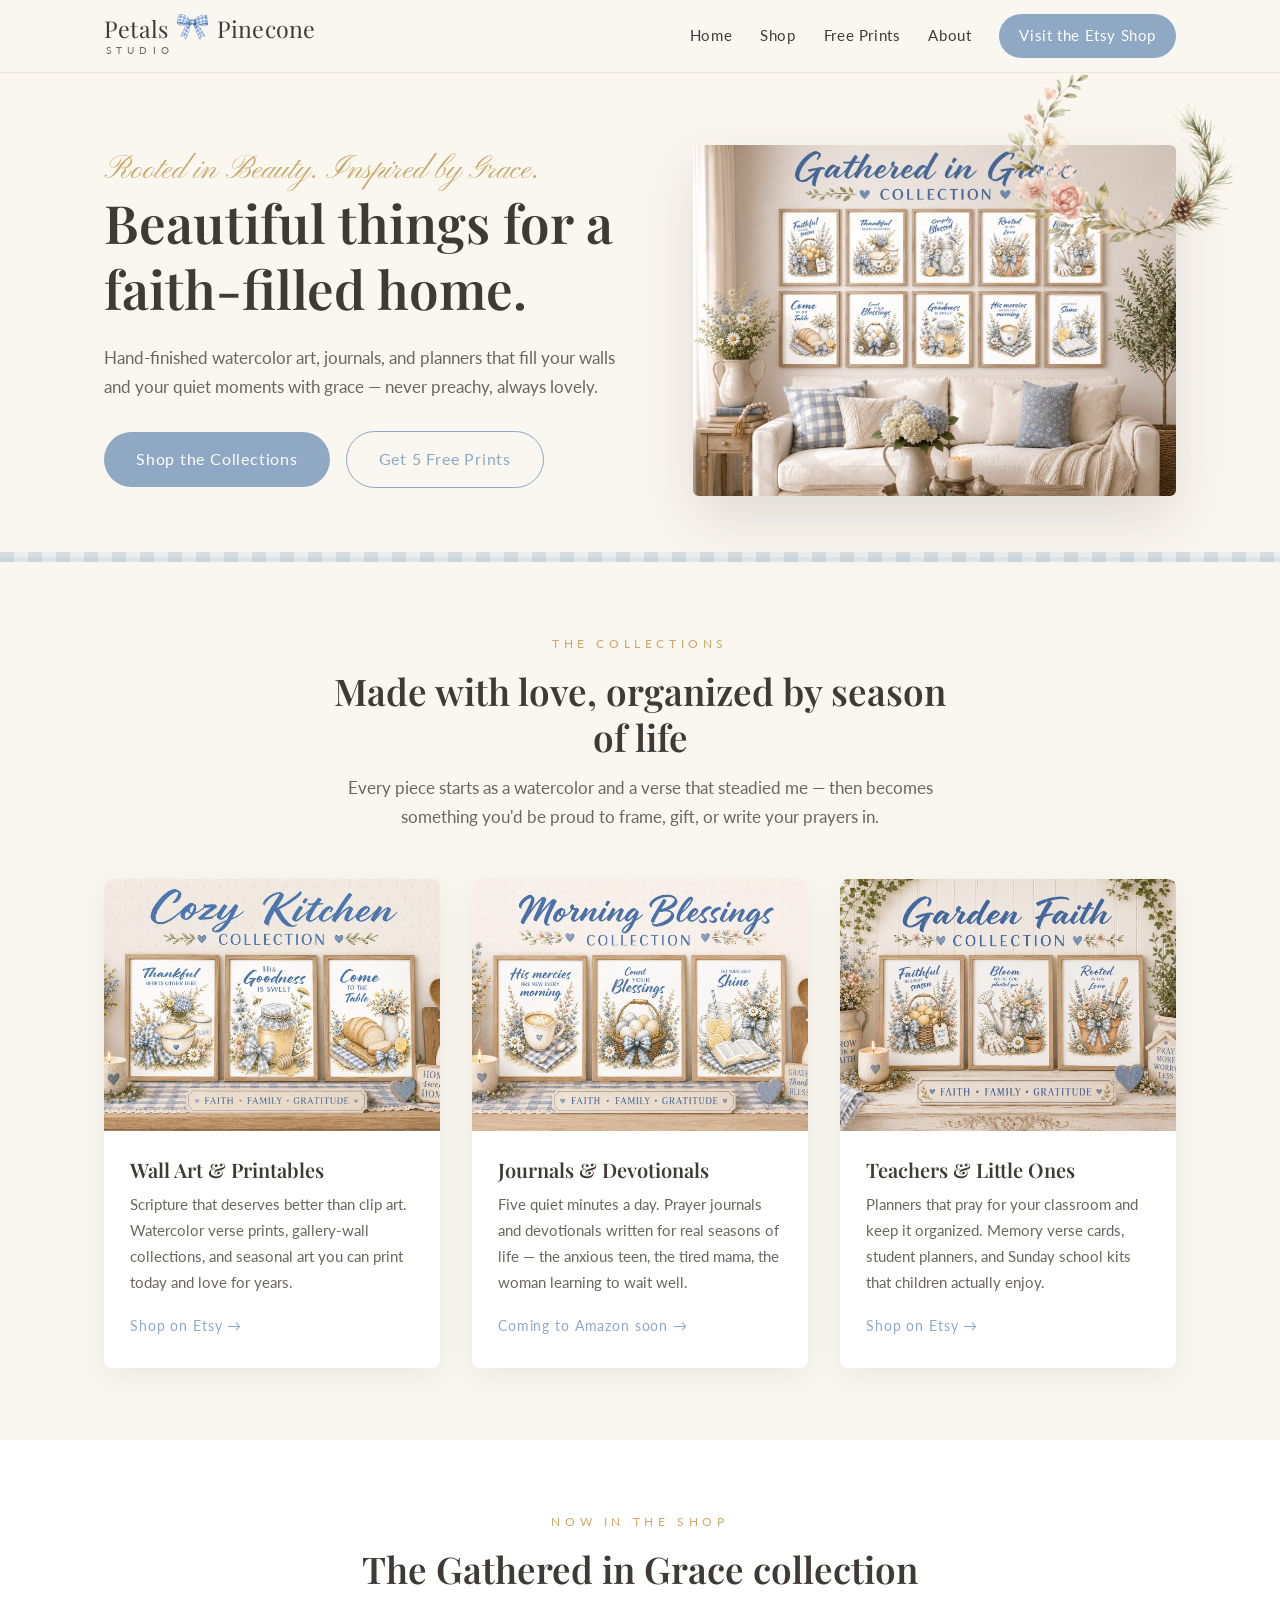
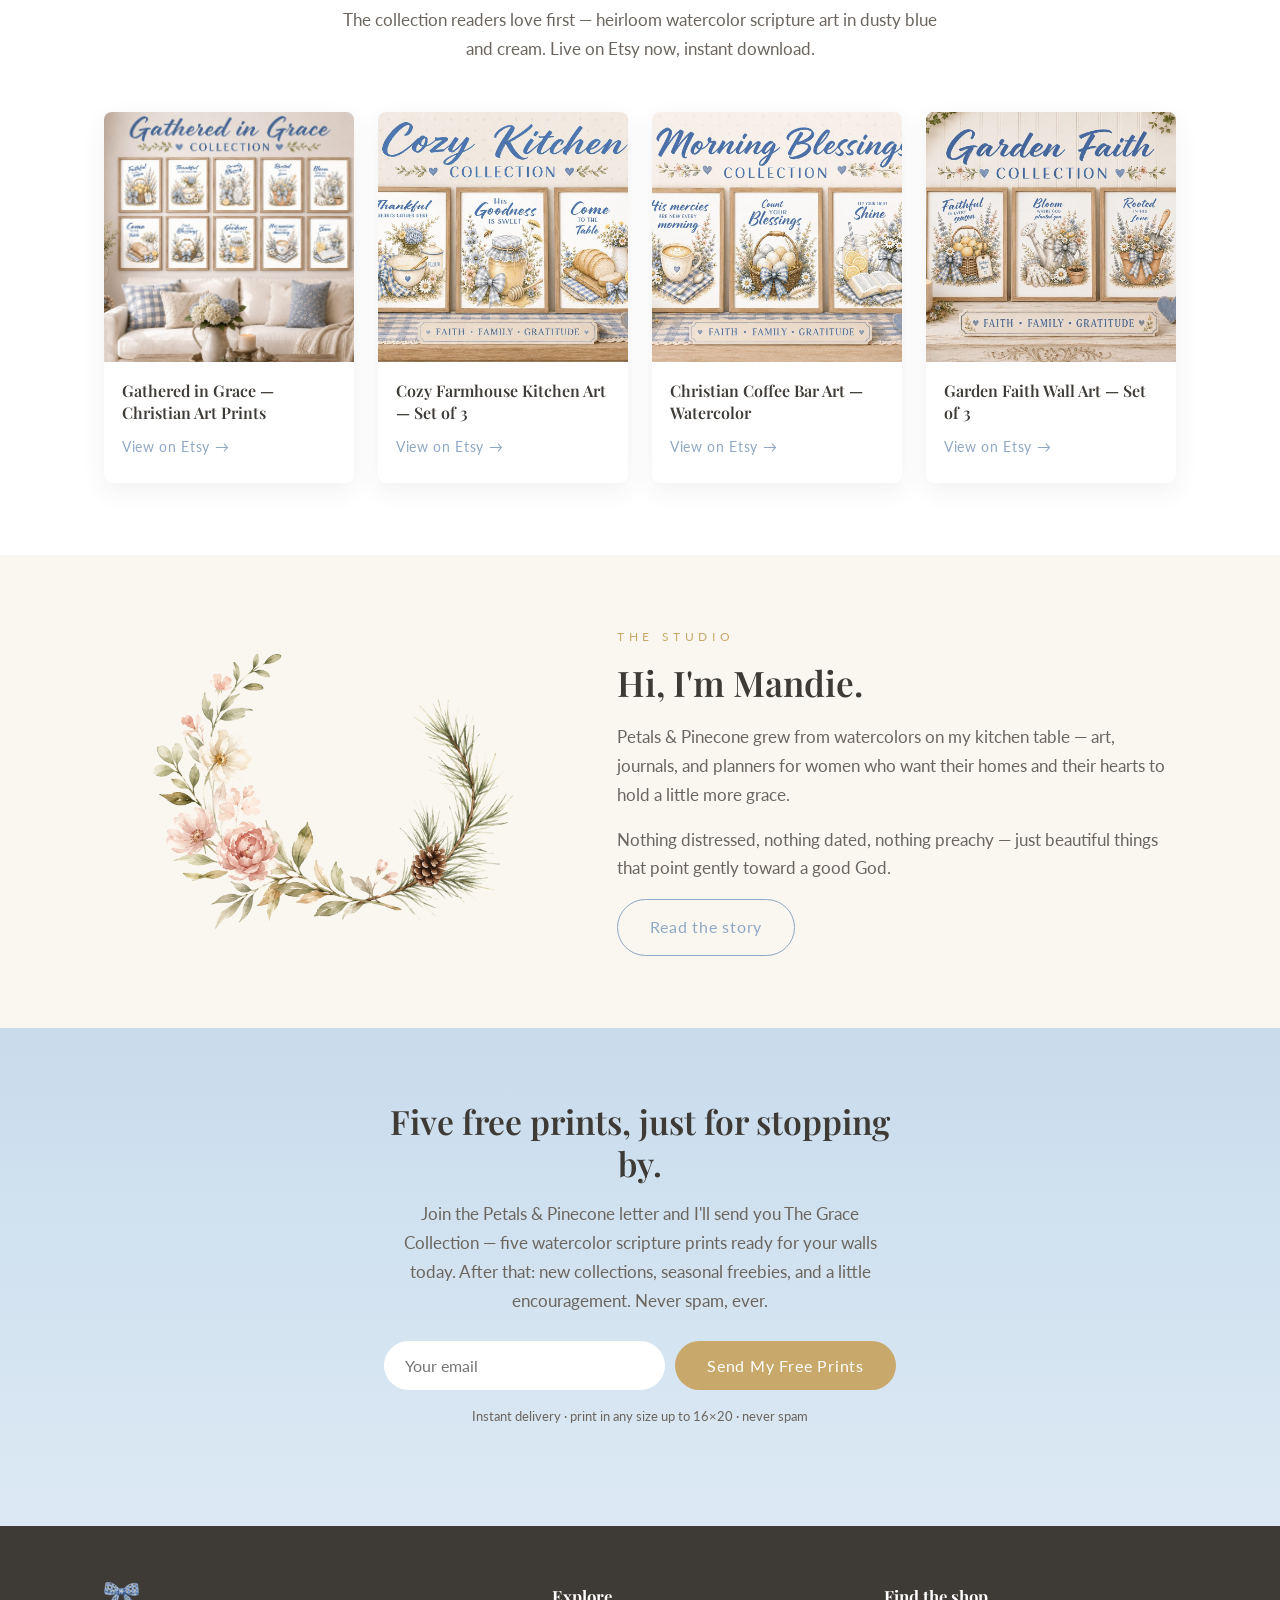
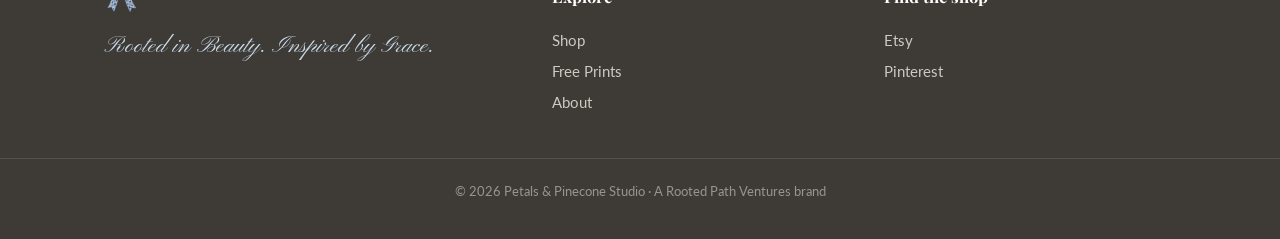
==== index.html @ 2fb5f5f3 "Petals & Pinecone Studio website v1" ====
<!DOCTYPE html>
<html lang="en">
<head>
<meta charset="UTF-8">
<meta name="viewport" content="width=device-width, initial-scale=1">
<title>Petals &amp; Pinecone Studio | Christian Watercolor Art &amp; Journals</title>
<meta name="description" content="Hand-finished watercolor scripture art, prayer journals &amp; planners for a faith-filled home. Warm, modern, never preachy. Free prints when you visit.">
<link rel="canonical" href="https://petalsandpineconestudio.com/">
<meta property="og:title" content="Petals &amp; Pinecone Studio | Christian Watercolor Art &amp; Journals">
<meta property="og:description" content="Hand-finished watercolor scripture art, journals &amp; planners for a faith-filled home. Free prints when you visit.">
<meta property="og:image" content="https://petalsandpineconestudio.com/assets/img/gathered-in-grace.jpg">
<meta property="og:url" content="https://petalsandpineconestudio.com/">
<meta property="og:type" content="website">
<link rel="icon" type="image/png" sizes="32x32" href="assets/img/favicon-32.png">
<link rel="apple-touch-icon" href="assets/img/apple-touch-icon.png">
<link rel="preconnect" href="https://fonts.googleapis.com">
<link rel="preconnect" href="https://fonts.gstatic.com" crossorigin>
<link href="https://fonts.googleapis.com/css2?family=Playfair+Display:wght@500;600;700&family=Lato:wght@300;400;700&family=Pinyon+Script&display=swap" rel="stylesheet">
<link rel="stylesheet" href="styles.css">
</head>
<body>

<header>
  <div class="nav">
    <a class="wordmark" href="index.html" aria-label="Petals and Pinecone Studio home">
      <span class="wm-line">Petals <img class="wm-bow" src="assets/img/bow.png" alt=""> Pinecone</span>
      <span class="wm-studio">Studio</span>
    </a>
    <button id="menu-btn" aria-label="Menu">☰</button>
    <nav class="links" id="nav-links">
      <a href="index.html">Home</a>
      <a href="shop.html">Shop</a>
      <a href="free-prints.html">Free Prints</a>
      <a href="about.html">About</a>
      <a class="nav-cta" href="https://www.etsy.com/shop/PetalsandPinecone" target="_blank" rel="noopener">Visit the Etsy Shop</a>
    </nav>
  </div>
</header>

<section class="hero">
  <div class="wrap hero-grid">
    <div>
      <span class="script-accent">Rooted in Beauty. Inspired by Grace.</span>
      <h1>Beautiful things for a faith&#8209;filled home.</h1>
      <p class="sub">Hand-finished watercolor art, journals, and planners that fill your walls and your quiet moments with grace — never preachy, always lovely.</p>
      <a class="btn btn-primary" href="shop.html">Shop the Collections</a>
      <a class="btn btn-outline" href="free-prints.html">Get 5 Free Prints</a>
    </div>
    <div class="hero-art">
      <img class="wreath-deco" src="assets/img/wreath.png" alt="">
      <img class="main" src="assets/img/gathered-in-grace.jpg" alt="Gathered in Grace watercolor scripture print collection styled on a wall">
    </div>
  </div>
</section>

<div class="gingham" role="presentation"></div>

<section>
  <div class="wrap">
    <div class="section-head">
      <span class="eyebrow">The Collections</span>
      <h2>Made with love, organized by season of life</h2>
      <p>Every piece starts as a watercolor and a verse that steadied me — then becomes something you'd be proud to frame, gift, or write your prayers in.</p>
    </div>
    <div class="trio">
      <div class="card">
        <img src="assets/img/cozy-kitchen.jpg" alt="Cozy farmhouse kitchen wall art set" loading="lazy">
        <div class="pad">
          <h3>Wall Art &amp; Printables</h3>
          <p>Scripture that deserves better than clip art. Watercolor verse prints, gallery-wall collections, and seasonal art you can print today and love for years.</p>
          <a class="go" href="https://www.etsy.com/shop/PetalsandPinecone" target="_blank" rel="noopener">Shop on Etsy →</a>
        </div>
      </div>
      <div class="card">
        <img src="assets/img/morning-blessings.jpg" alt="Morning blessings coffee bar art set" loading="lazy">
        <div class="pad">
          <h3>Journals &amp; Devotionals</h3>
          <p>Five quiet minutes a day. Prayer journals and devotionals written for real seasons of life — the anxious teen, the tired mama, the woman learning to wait well.</p>
          <a class="go" href="shop.html">Coming to Amazon soon →</a>
        </div>
      </div>
      <div class="card">
        <img src="assets/img/garden-faith.jpg" alt="Christian garden wall art set" loading="lazy">
        <div class="pad">
          <h3>Teachers &amp; Little Ones</h3>
          <p>Planners that pray for your classroom and keep it organized. Memory verse cards, student planners, and Sunday school kits that children actually enjoy.</p>
          <a class="go" href="https://www.etsy.com/shop/PetalsandPinecone" target="_blank" rel="noopener">Shop on Etsy →</a>
        </div>
      </div>
    </div>
  </div>
</section>

<section class="about-band">
  <div class="wrap">
    <div class="section-head">
      <span class="eyebrow">Now in the Shop</span>
      <h2>The Gathered in Grace collection</h2>
      <p>The collection readers love first — heirloom watercolor scripture art in dusty blue and cream. Live on Etsy now, instant download.</p>
    </div>
    <div class="listing-grid">
      <div class="listing">
        <img src="assets/img/gathered-in-grace.jpg" alt="Gathered in Grace Christian art prints, set of 10" loading="lazy">
        <div class="pad">
          <h3>Gathered in Grace — Christian Art Prints</h3>
          <a class="buy" href="https://www.etsy.com/listing/4535358297/gathered-in-grace-christian-art-prints" target="_blank" rel="noopener">View on Etsy →</a>
        </div>
      </div>
      <div class="listing">
        <img src="assets/img/cozy-kitchen.jpg" alt="Cozy farmhouse kitchen wall art, set of 3" loading="lazy">
        <div class="pad">
          <h3>Cozy Farmhouse Kitchen Art — Set of 3</h3>
          <a class="buy" href="https://www.etsy.com/listing/4535375248/cozy-farmhouse-kitchen-wall-art-set-of-3" target="_blank" rel="noopener">View on Etsy →</a>
        </div>
      </div>
      <div class="listing">
        <img src="assets/img/morning-blessings.jpg" alt="Christian coffee bar wall art, watercolor" loading="lazy">
        <div class="pad">
          <h3>Christian Coffee Bar Art — Watercolor</h3>
          <a class="buy" href="https://www.etsy.com/listing/4535369967/christian-coffee-bar-wall-art-watercolor" target="_blank" rel="noopener">View on Etsy →</a>
        </div>
      </div>
      <div class="listing">
        <img src="assets/img/garden-faith.jpg" alt="Christian garden wall art, set of 3" loading="lazy">
        <div class="pad">
          <h3>Garden Faith Wall Art — Set of 3</h3>
          <a class="buy" href="https://www.etsy.com/listing/4535371859/christian-garden-wall-art-set-of-3" target="_blank" rel="noopener">View on Etsy →</a>
        </div>
      </div>
    </div>
  </div>
</section>

<section>
  <div class="wrap about-grid">
    <div class="wreath-side">
      <img src="assets/img/wreath.png" alt="Watercolor wreath of petals and pine — the Petals &amp; Pinecone emblem">
    </div>
    <div>
      <span class="eyebrow">The Studio</span>
      <h2>Hi, I'm Mandie.</h2>
      <p>Petals &amp; Pinecone grew from watercolors on my kitchen table — art, journals, and planners for women who want their homes and their hearts to hold a little more grace.</p>
      <p>Nothing distressed, nothing dated, nothing preachy — just beautiful things that point gently toward a good God.</p>
      <a class="btn btn-outline" style="margin-left:0" href="about.html">Read the story</a>
    </div>
  </div>
</section>

<section class="email-band">
  <div class="wrap inner">
    <h2>Five free prints, just for stopping by.</h2>
    <p>Join the Petals &amp; Pinecone letter and I'll send you The Grace Collection — five watercolor scripture prints ready for your walls today. After that: new collections, seasonal freebies, and a little encouragement. Never spam, ever.</p>
    <form class="email-form" action="https://formsubmit.co/petalsandpineconestudio@outlook.com" method="POST">
      <input type="hidden" name="_subject" value="New Grace Collection signup (petalsandpineconestudio.com)">
      <input type="hidden" name="_next" value="https://petalsandpineconestudio.com/thank-you.html">
      <input type="hidden" name="_captcha" value="false">
      <input type="text" name="_honey" style="display:none">
      <input type="email" name="email" placeholder="Your email" required aria-label="Your email">
      <button class="btn btn-gold" type="submit">Send My Free Prints</button>
    </form>
    <p class="fine">Instant delivery · print in any size up to 16×20 · never spam</p>
  </div>
</section>

<footer>
  <div class="wrap foot-grid">
    <div>
      <img class="foot-bow" src="assets/img/bow.png" alt="">
      <p class="foot-tag">Rooted in Beauty. Inspired by Grace.</p>
    </div>
    <div>
      <h4>Explore</h4>
      <a href="shop.html">Shop</a>
      <a href="free-prints.html">Free Prints</a>
      <a href="about.html">About</a>
    </div>
    <div>
      <h4>Find the shop</h4>
      <a href="https://www.etsy.com/shop/PetalsandPinecone" target="_blank" rel="noopener">Etsy</a>
      <a href="https://pinterest.com/petalsandpineconestudio" target="_blank" rel="noopener">Pinterest</a>
    </div>
  </div>
  <div class="copyright">© 2026 Petals &amp; Pinecone Studio · A Rooted Path Ventures brand</div>
</footer>

<script src="main.js"></script>
</body>
</html>
---- styles.css ----
/* Petals & Pinecone Studio — brand system per PPS_Brand_System_Evaluation_and_Rebuild.md */
:root{
  --dusty-blue:#8FA8C4;
  --powder-blue:#C9DCEC;
  --blush-rose:#E8B4BE;
  --petal-blush:#F4D8DD;
  --warm-cream:#FAF6F0;
  --soft-sage:#A8B5A0;
  --antique-gold:#C9A96B;
  --ink:#3E3A36;
  --ink-soft:#6B655E;
  --serif:'Playfair Display',Georgia,serif;
  --script:'Pinyon Script',cursive;
  --sans:'Lato',-apple-system,'Helvetica Neue',Arial,sans-serif;
}
*{margin:0;padding:0;box-sizing:border-box}
html{scroll-behavior:smooth}
body{font-family:var(--sans);color:var(--ink);background:var(--warm-cream);line-height:1.7;font-size:17px}
img{max-width:100%;display:block}
a{color:var(--dusty-blue);text-decoration:none}
a:hover{color:var(--ink)}
h1,h2,h3{font-family:var(--serif);font-weight:600;line-height:1.25;color:var(--ink)}
.script-accent{font-family:var(--script);font-size:1.9em;color:var(--antique-gold);font-weight:400;display:block;line-height:1.1}
.wrap{max-width:1120px;margin:0 auto;padding:0 24px}

/* header */
header{background:var(--warm-cream);border-bottom:1px solid #efe8dd;position:sticky;top:0;z-index:50}
.nav{display:flex;align-items:center;justify-content:space-between;padding:14px 24px;max-width:1120px;margin:0 auto}
.wordmark{display:flex;flex-direction:column;align-items:flex-start;line-height:1}
.wordmark .wm-line{display:flex;align-items:center;gap:9px;font-family:var(--serif);font-size:1.45rem;color:var(--ink);letter-spacing:.01em}
.wordmark .wm-bow{height:26px;width:auto;transform:translateY(-1px)}
.wordmark .wm-studio{font-family:var(--sans);font-size:.62rem;letter-spacing:.52em;color:var(--ink-soft);margin-top:5px;text-transform:uppercase;padding-left:2px}
nav.links{display:flex;gap:28px;align-items:center}
nav.links a{color:var(--ink);font-size:.95rem;letter-spacing:.04em}
nav.links a:hover{color:var(--dusty-blue)}
nav.links a.nav-cta{background:var(--dusty-blue);color:#fff;padding:9px 20px;border-radius:100px;transition:background .25s}
nav.links a.nav-cta:hover{background:#7691af}
#menu-btn{display:none;background:none;border:none;font-size:1.6rem;color:var(--ink);cursor:pointer}

/* hero */
.hero{padding:72px 0 56px}
.hero-grid{display:grid;grid-template-columns:1.05fr .95fr;gap:56px;align-items:center}
.hero h1{font-size:clamp(2.1rem,4.4vw,3.3rem)}
.hero p.sub{margin:22px 0 30px;color:var(--ink-soft);font-size:1.08rem;max-width:34em}
.hero-art{position:relative}
.hero-art img.main{border-radius:6px;box-shadow:0 24px 60px rgba(62,58,54,.14)}
.hero-art img.wreath-deco{position:absolute;width:230px;right:-60px;top:-70px;opacity:.9;pointer-events:none}
.btn{display:inline-block;font-family:var(--sans);letter-spacing:.05em;border-radius:100px;padding:14px 32px;font-size:.98rem;transition:all .25s;cursor:pointer;border:none}
.btn-primary{background:var(--dusty-blue);color:#fff}
.btn-primary:hover{background:#7691af;color:#fff;transform:translateY(-1px)}
.btn-outline{border:1.5px solid var(--dusty-blue);color:var(--dusty-blue);background:transparent;margin-left:12px}
.btn-outline:hover{background:var(--powder-blue);color:var(--ink)}
.btn-gold{background:var(--antique-gold);color:#fff}
.btn-gold:hover{background:#b8975a;color:#fff}

/* gingham divider */
.gingham{height:10px;background:
  repeating-linear-gradient(90deg,rgba(143,168,196,.55) 0 14px,rgba(201,220,236,.5) 14px 28px),
  repeating-linear-gradient(0deg,rgba(143,168,196,.35) 0 5px,transparent 5px 10px);
  opacity:.6}

/* sections */
section{padding:72px 0}
.section-head{text-align:center;max-width:620px;margin:0 auto 48px}
.section-head h2{font-size:clamp(1.7rem,3vw,2.3rem)}
.section-head p{color:var(--ink-soft);margin-top:14px}
.eyebrow{font-size:.72rem;letter-spacing:.4em;text-transform:uppercase;color:var(--antique-gold);display:block;margin-bottom:14px}

/* collections trio */
.trio{display:grid;grid-template-columns:repeat(3,1fr);gap:32px}
.card{background:#fff;border-radius:8px;overflow:hidden;box-shadow:0 10px 30px rgba(62,58,54,.07);transition:transform .3s,box-shadow .3s;display:flex;flex-direction:column}
.card:hover{transform:translateY(-5px);box-shadow:0 18px 44px rgba(62,58,54,.12)}
.card img{aspect-ratio:4/3;object-fit:cover}
.card .pad{padding:26px 26px 30px;display:flex;flex-direction:column;flex:1}
.card h3{font-size:1.25rem;margin-bottom:10px}
.card p{color:var(--ink-soft);font-size:.95rem;flex:1}
.card .go{margin-top:18px;font-size:.9rem;letter-spacing:.06em;color:var(--dusty-blue)}
.card .go:hover{color:var(--ink)}

/* listing gallery */
.listing-grid{display:grid;grid-template-columns:repeat(4,1fr);gap:24px}
.listing{background:#fff;border-radius:8px;overflow:hidden;box-shadow:0 8px 24px rgba(62,58,54,.07);transition:transform .3s}
.listing:hover{transform:translateY(-4px)}
.listing img{aspect-ratio:1/1;object-fit:cover}
.listing .pad{padding:18px 18px 22px}
.listing h3{font-size:1rem;line-height:1.4}
.listing .price-row{margin-top:10px;font-size:.85rem;color:var(--ink-soft)}
.listing a.buy{display:inline-block;margin-top:12px;font-size:.85rem;letter-spacing:.05em;color:var(--dusty-blue)}

/* about teaser + page */
.about-band{background:#fff}
.about-grid{display:grid;grid-template-columns:.9fr 1.1fr;gap:56px;align-items:center}
.about-grid .wreath-side{max-width:360px;margin:0 auto}
.about-grid h2{font-size:clamp(1.7rem,3vw,2.2rem);margin-bottom:18px}
.about-grid p{color:var(--ink-soft);margin-bottom:16px}
.signature{font-family:var(--script);font-size:2rem;color:var(--dusty-blue);margin-top:8px}

/* email band */
.email-band{background:linear-gradient(180deg,var(--powder-blue) 0%,#dcE9F4 100%);text-align:center}
.email-band .inner{max-width:560px;margin:0 auto}
.email-band h2{font-size:clamp(1.6rem,2.8vw,2.1rem)}
.email-band p{color:var(--ink-soft);margin:16px 0 26px}
.email-form{display:flex;gap:10px;justify-content:center;flex-wrap:wrap}
.email-form input[type=email]{flex:1;min-width:240px;padding:14px 20px;border-radius:100px;border:1.5px solid #fff;background:#fff;font-family:var(--sans);font-size:1rem;color:var(--ink);outline:none}
.email-form input[type=email]:focus{border-color:var(--dusty-blue)}
.fine{font-size:.8rem;color:var(--ink-soft);margin-top:14px}

/* shop page */
.market{display:grid;grid-template-columns:1fr 1fr;gap:32px;margin-top:8px}
.market .card .pad{align-items:flex-start}
.badge{display:inline-block;background:var(--petal-blush);color:var(--ink);font-size:.72rem;letter-spacing:.2em;text-transform:uppercase;padding:5px 14px;border-radius:100px;margin-bottom:14px}
.badge.blue{background:var(--powder-blue)}
ul.plain{list-style:none;color:var(--ink-soft);font-size:.95rem}
ul.plain li{padding:5px 0 5px 26px;position:relative}
ul.plain li:before{content:"";position:absolute;left:0;top:12px;width:12px;height:12px;background:url('assets/img/bow.png') center/contain no-repeat}

/* free prints page */
.free-hero{display:grid;grid-template-columns:1.05fr .95fr;gap:56px;align-items:center}
.free-hero .form-card{background:#fff;border-radius:10px;padding:40px;box-shadow:0 16px 44px rgba(62,58,54,.1)}
.free-hero .form-card h2{font-size:1.5rem;margin-bottom:8px}
.free-hero .form-card p{color:var(--ink-soft);font-size:.95rem;margin-bottom:20px}
.free-hero form input[type=email]{width:100%;padding:14px 20px;border-radius:100px;border:1.5px solid #e4dccf;font-size:1rem;font-family:var(--sans);margin-bottom:14px;outline:none}
.free-hero form input[type=email]:focus{border-color:var(--dusty-blue)}
.free-hero form .btn{width:100%}
.print-strip{display:grid;grid-template-columns:repeat(5,1fr);gap:14px;margin-top:48px}
.print-strip img{border-radius:6px;box-shadow:0 8px 20px rgba(62,58,54,.09)}

/* footer */
footer{background:var(--ink);color:#cfc9c1;padding:56px 0 36px;font-size:.92rem}
.foot-grid{display:grid;grid-template-columns:1.4fr 1fr 1fr;gap:40px;align-items:start}
footer h4{font-family:var(--serif);color:#fff;font-size:1.05rem;margin-bottom:14px}
footer a{color:#cfc9c1;display:block;padding:3px 0}
footer a:hover{color:#fff}
.foot-bow{height:30px;width:auto;margin-bottom:14px;opacity:.9}
.foot-tag{font-family:var(--script);font-size:1.5rem;color:var(--powder-blue)}
.copyright{border-top:1px solid #55504a;margin-top:40px;padding-top:22px;text-align:center;font-size:.8rem;color:#9a948c}

/* thank you */
.thanks{min-height:55vh;display:flex;align-items:center;text-align:center}
.thanks .inner{max-width:560px;margin:0 auto}

@media(max-width:900px){
  .hero-grid,.about-grid,.free-hero{grid-template-columns:1fr;gap:36px}
  .hero-art img.wreath-deco{display:none}
  .trio,.market{grid-template-columns:1fr}
  .listing-grid{grid-template-columns:repeat(2,1fr)}
  .print-strip{grid-template-columns:repeat(3,1fr)}
  .foot-grid{grid-template-columns:1fr}
  nav.links{display:none;position:absolute;top:100%;left:0;right:0;background:var(--warm-cream);flex-direction:column;padding:20px;border-bottom:1px solid #efe8dd;gap:16px}
  nav.links.open{display:flex}
  #menu-btn{display:block}
}
@media(prefers-reduced-motion:reduce){
  *{transition:none!important;animation:none!important}
  html{scroll-behavior:auto}
}
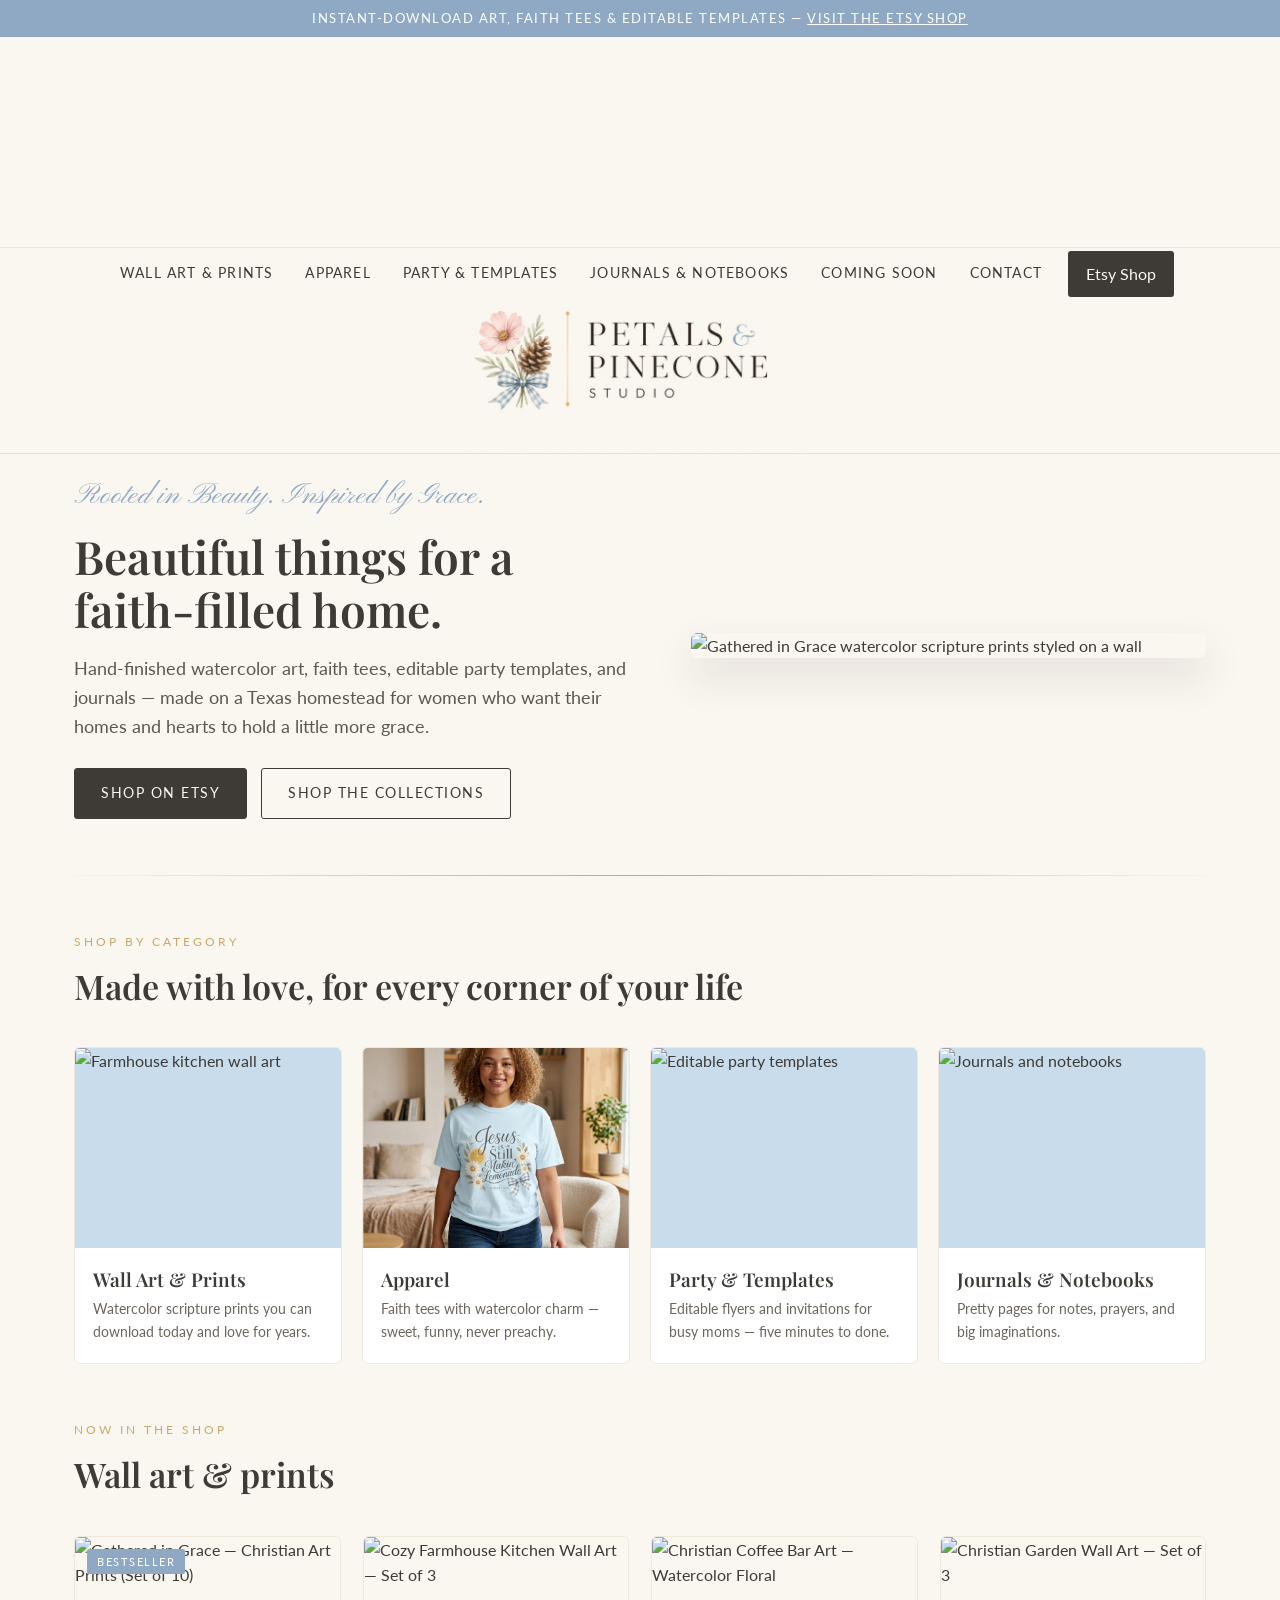
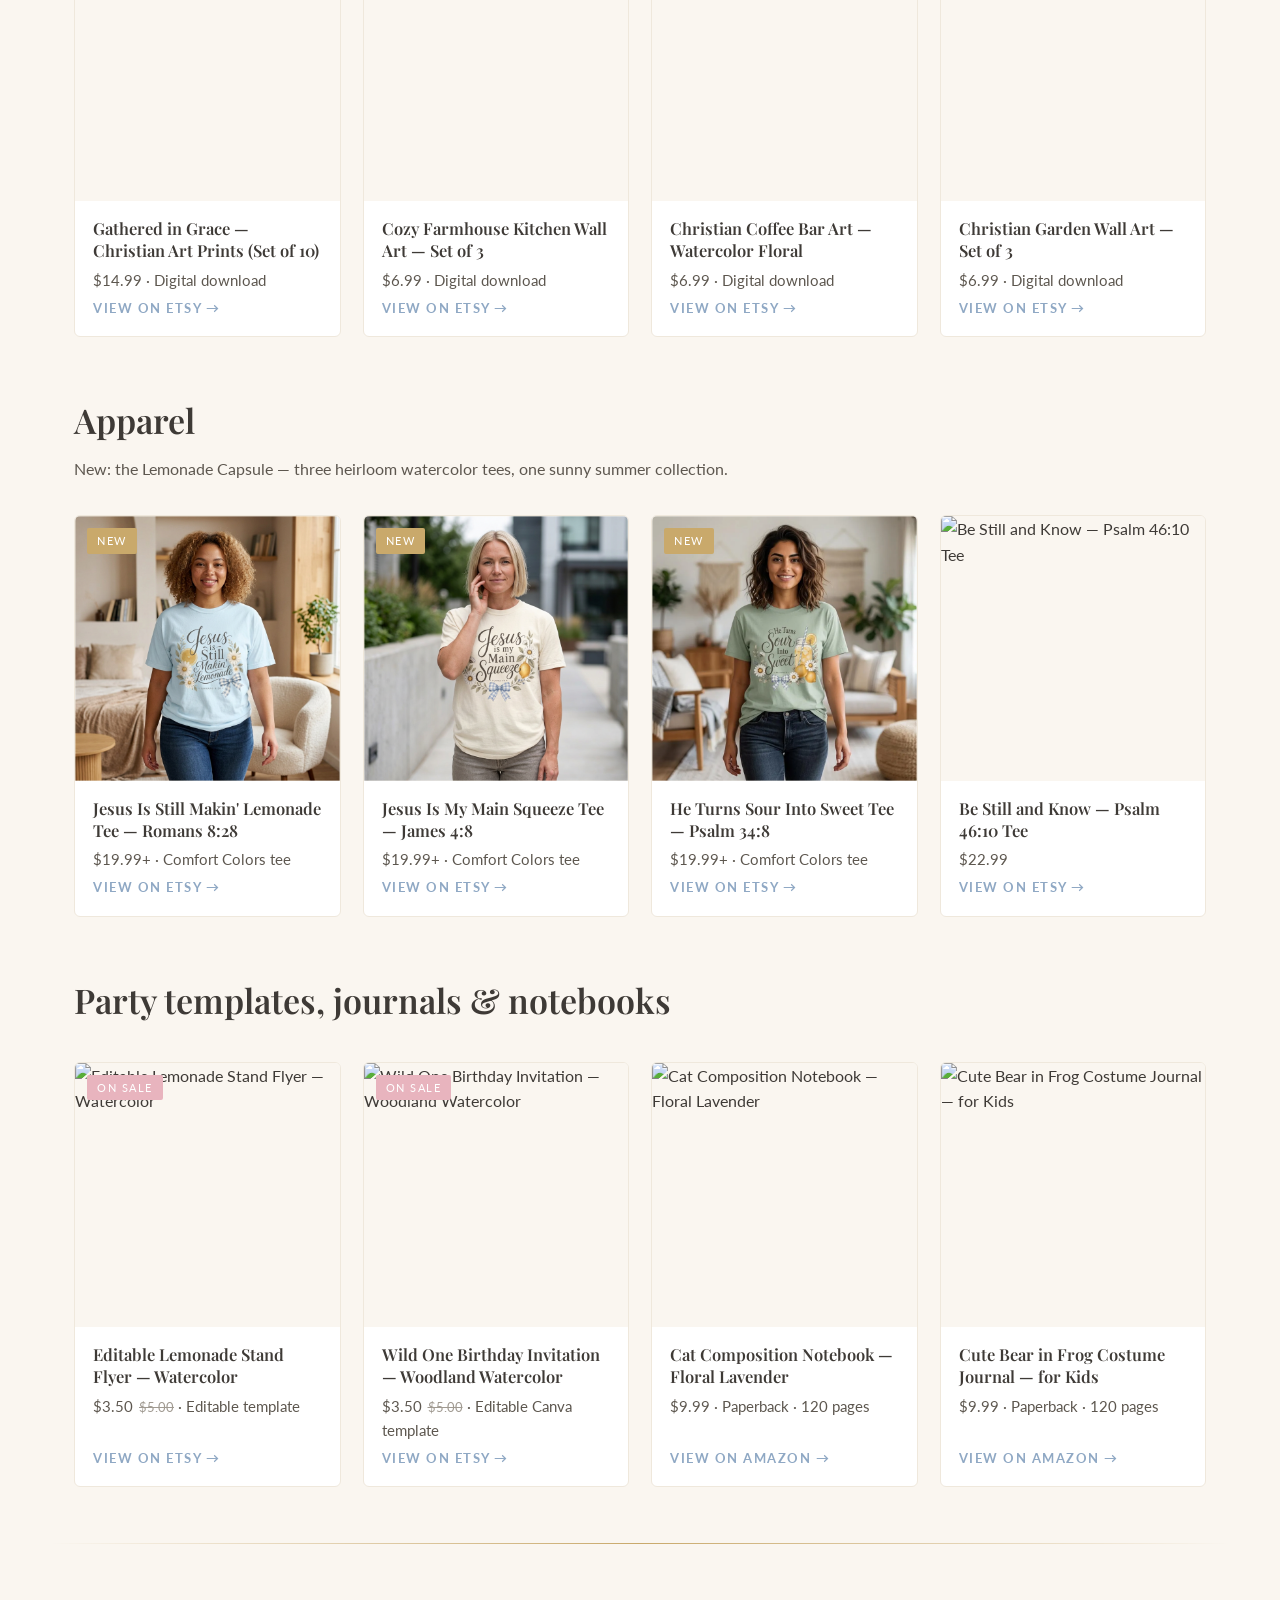
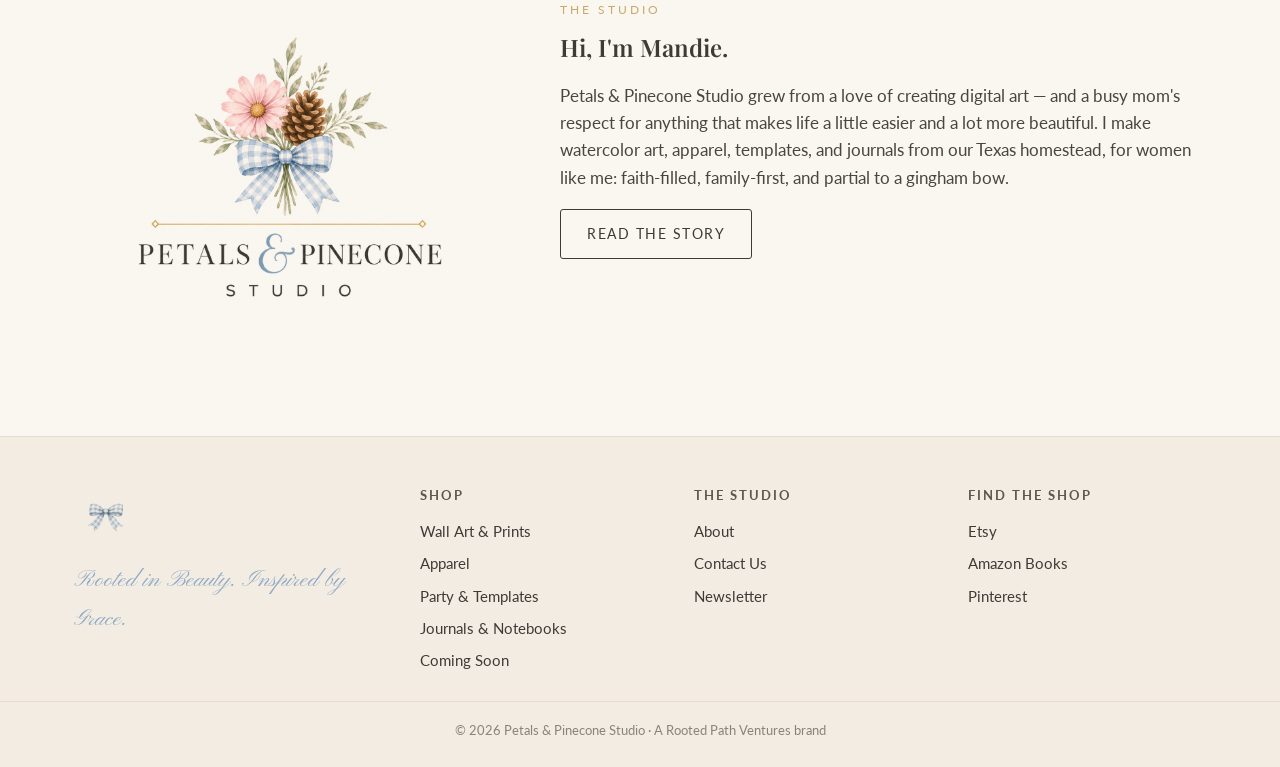
==== commit aa7a448d: "Deploy site redesign" ====
--- a/index.html
+++ b/index.html
@@ -1,188 +1,291 @@
 <!DOCTYPE html>
 <html lang="en">
 <head>
-<meta charset="UTF-8">
+<meta charset="utf-8">
 <meta name="viewport" content="width=device-width, initial-scale=1">
-<title>Petals &amp; Pinecone Studio | Christian Watercolor Art &amp; Journals</title>
-<meta name="description" content="Hand-finished watercolor scripture art, prayer journals &amp; planners for a faith-filled home. Warm, modern, never preachy. Free prints when you visit.">
-<link rel="canonical" href="https://petalsandpineconestudio.com/">
-<meta property="og:title" content="Petals &amp; Pinecone Studio | Christian Watercolor Art &amp; Journals">
-<meta property="og:description" content="Hand-finished watercolor scripture art, journals &amp; planners for a faith-filled home. Free prints when you visit.">
-<meta property="og:image" content="https://petalsandpineconestudio.com/assets/img/gathered-in-grace.jpg">
-<meta property="og:url" content="https://petalsandpineconestudio.com/">
-<meta property="og:type" content="website">
+<title>Petals & Pinecone Studio | Christian Watercolor Art, Faith Tees & Journals</title>
+<meta name="description" content="Watercolor scripture art, faith-inspired apparel, editable party templates, and journals for a faith-filled home. Rooted in Beauty. Inspired by Grace.">
 <link rel="icon" type="image/png" sizes="32x32" href="assets/img/favicon-32.png">
-<link rel="apple-touch-icon" href="assets/img/apple-touch-icon.png">
+<link rel="icon" type="image/png" sizes="16x16" href="assets/img/favicon-16.png">
+<link rel="apple-touch-icon" sizes="180x180" href="assets/img/apple-touch-icon.png">
+<link rel="icon" href="assets/img/favicon.ico" sizes="any">
+<meta name="theme-color" content="#FAF6F0">
 <link rel="preconnect" href="https://fonts.googleapis.com">
 <link rel="preconnect" href="https://fonts.gstatic.com" crossorigin>
-<link href="https://fonts.googleapis.com/css2?family=Playfair+Display:wght@500;600;700&family=Lato:wght@300;400;700&family=Pinyon+Script&display=swap" rel="stylesheet">
-<link rel="stylesheet" href="styles.css">
+<link href="https://fonts.googleapis.com/css2?family=Playfair+Display:wght@500;600;700&family=Lato:wght@400;700&family=Pinyon+Script&display=swap" rel="stylesheet">
+<link rel="stylesheet" href="assets/css/style.css">
 </head>
 <body>
-
+<div class="announce">Instant-download art, faith tees &amp; editable templates — <a href="https://www.etsy.com/shop/PetalsandPinecone" target="_blank" rel="noopener">visit the Etsy shop</a></div>
 <header>
-  <div class="nav">
-    <a class="wordmark" href="index.html" aria-label="Petals and Pinecone Studio home">
-      <span class="wm-line">Petals <img class="wm-bow" src="assets/img/bow.png" alt=""> Pinecone</span>
-      <span class="wm-studio">Studio</span>
+  <a class="banner-strip" href="index.html" aria-label="Petals &amp; Pinecone Studio — home"></a>
+  <div class="nav-row">
+    <button class="nav-toggle" aria-label="Menu" onclick="document.querySelector('.main-nav').classList.toggle('show')">☰ Menu</button>
+    <nav class="main-nav">
+      <div class="nav-item"><a href="wall-art.html">Wall Art &amp; Prints</a>
+        <div class="dropdown">
+          <a href="wall-art.html">All Wall Art</a>
+          <a href="wall-art.html#gathered">Gathered in Grace</a>
+          <a href="wall-art.html#kitchen">Kitchen &amp; Coffee Bar</a>
+          <a href="wall-art.html#garden">Garden</a>
+          <a class="soon" href="coming-soon.html#prints">Seasonal &amp; Coquette</a>
+        </div>
+      </div>
+      <div class="nav-item"><a href="apparel.html">Apparel</a>
+        <div class="dropdown">
+          <a href="apparel.html">All Apparel</a>
+          <a href="apparel.html#lemonade">Lemonade Capsule</a>
+          <a href="apparel.html#faith">Faith Tees</a>
+          <a href="apparel.html#fun">Just-for-Fun Tees</a>
+        </div>
+      </div>
+      <div class="nav-item"><a href="templates.html">Party &amp; Templates</a>
+        <div class="dropdown">
+          <a href="templates.html">All Templates</a>
+          <a href="https://www.etsy.com/listing/4502547879/editable-lemonade-stand-flyer-watercolor" target="_blank" rel="noopener">Lemonade Stand Flyer</a>
+          <a href="https://www.etsy.com/listing/4503148971/wild-one-birthday-invitation-girl-first" target="_blank" rel="noopener">Wild One Invitation</a>
+        </div>
+      </div>
+      <div class="nav-item"><a href="journals.html">Journals &amp; Notebooks</a>
+        <div class="dropdown">
+          <a href="journals.html">All Journals</a>
+          <a href="journals.html#her">For Her</a>
+          <a href="journals.html#kids">For Kids</a>
+          <a class="soon" href="coming-soon.html#journals">Prayer Journal</a>
+        </div>
+      </div>
+      <div class="nav-item"><a href="coming-soon.html">Coming Soon</a></div>
+      <div class="nav-item"><a href="contact.html">Contact</a>
+        <div class="dropdown">
+          <a href="contact.html">Contact Us</a>
+          <a href="about.html">About the Studio</a>
+          <a href="contact.html#newsletter">Newsletter</a>
+        </div>
+      </div>
+      <a class="etsy-btn" href="https://www.etsy.com/shop/PetalsandPinecone" target="_blank" rel="noopener">Etsy Shop</a>
+    </nav>
+  </div>
+  <div class="brand-block">
+    <a class="site-logo" href="index.html" aria-label="Petals &amp; Pinecone Studio — home">
+      <img src="assets/img/logo-horizontal.png" alt="Petals &amp; Pinecone Studio">
     </a>
-    <button id="menu-btn" aria-label="Menu">☰</button>
-    <nav class="links" id="nav-links">
-      <a href="index.html">Home</a>
-      <a href="shop.html">Shop</a>
-      <a href="free-prints.html">Free Prints</a>
-      <a href="about.html">About</a>
-      <a class="nav-cta" href="https://www.etsy.com/shop/PetalsandPinecone" target="_blank" rel="noopener">Visit the Etsy Shop</a>
-    </nav>
   </div>
 </header>
-
-<section class="hero">
-  <div class="wrap hero-grid">
-    <div>
-      <span class="script-accent">Rooted in Beauty. Inspired by Grace.</span>
-      <h1>Beautiful things for a faith&#8209;filled home.</h1>
-      <p class="sub">Hand-finished watercolor art, journals, and planners that fill your walls and your quiet moments with grace — never preachy, always lovely.</p>
-      <a class="btn btn-primary" href="shop.html">Shop the Collections</a>
-      <a class="btn btn-outline" href="free-prints.html">Get 5 Free Prints</a>
-    </div>
-    <div class="hero-art">
-      <img class="wreath-deco" src="assets/img/wreath.png" alt="">
-      <img class="main" src="assets/img/gathered-in-grace.jpg" alt="Gathered in Grace watercolor scripture print collection styled on a wall">
-    </div>
-  </div>
-</section>
-
-<div class="gingham" role="presentation"></div>
-
+<main>
+<div class="container">
+  <div class="hero">
+    <div>
+      <div class="script tagline">Rooted in Beauty. Inspired by Grace.</div>
+      <h1>Beautiful things for a faith-filled home.</h1>
+      <p class="lead">Hand-finished watercolor art, faith tees, editable party templates, and journals — made on a Texas homestead for women who want their homes and hearts to hold a little more grace.</p>
+      <div class="btn-row">
+        <a class="btn solid" href="https://www.etsy.com/shop/PetalsandPinecone" target="_blank" rel="noopener">Shop on Etsy</a>
+        <a class="btn ghost" href="wall-art.html">Shop the Collections</a>
+      </div>
+    </div>
+    <div class="hero-img"><img src="https://petalsandpineconestudio.com/assets/img/gathered-in-grace.jpg" alt="Gathered in Grace watercolor scripture prints styled on a wall"></div>
+  </div>
+</div>
+<hr class="gold-rule">
 <section>
-  <div class="wrap">
-    <div class="section-head">
-      <span class="eyebrow">The Collections</span>
-      <h2>Made with love, organized by season of life</h2>
-      <p>Every piece starts as a watercolor and a verse that steadied me — then becomes something you'd be proud to frame, gift, or write your prayers in.</p>
-    </div>
-    <div class="trio">
-      <div class="card">
-        <img src="assets/img/cozy-kitchen.jpg" alt="Cozy farmhouse kitchen wall art set" loading="lazy">
-        <div class="pad">
-          <h3>Wall Art &amp; Printables</h3>
-          <p>Scripture that deserves better than clip art. Watercolor verse prints, gallery-wall collections, and seasonal art you can print today and love for years.</p>
-          <a class="go" href="https://www.etsy.com/shop/PetalsandPinecone" target="_blank" rel="noopener">Shop on Etsy →</a>
-        </div>
-      </div>
-      <div class="card">
-        <img src="assets/img/morning-blessings.jpg" alt="Morning blessings coffee bar art set" loading="lazy">
-        <div class="pad">
-          <h3>Journals &amp; Devotionals</h3>
-          <p>Five quiet minutes a day. Prayer journals and devotionals written for real seasons of life — the anxious teen, the tired mama, the woman learning to wait well.</p>
-          <a class="go" href="shop.html">Coming to Amazon soon →</a>
-        </div>
-      </div>
-      <div class="card">
-        <img src="assets/img/garden-faith.jpg" alt="Christian garden wall art set" loading="lazy">
-        <div class="pad">
-          <h3>Teachers &amp; Little Ones</h3>
-          <p>Planners that pray for your classroom and keep it organized. Memory verse cards, student planners, and Sunday school kits that children actually enjoy.</p>
-          <a class="go" href="https://www.etsy.com/shop/PetalsandPinecone" target="_blank" rel="noopener">Shop on Etsy →</a>
-        </div>
-      </div>
-    </div>
-  </div>
-</section>
-
-<section class="about-band">
-  <div class="wrap">
-    <div class="section-head">
-      <span class="eyebrow">Now in the Shop</span>
-      <h2>The Gathered in Grace collection</h2>
-      <p>The collection readers love first — heirloom watercolor scripture art in dusty blue and cream. Live on Etsy now, instant download.</p>
-    </div>
-    <div class="listing-grid">
-      <div class="listing">
-        <img src="assets/img/gathered-in-grace.jpg" alt="Gathered in Grace Christian art prints, set of 10" loading="lazy">
-        <div class="pad">
-          <h3>Gathered in Grace — Christian Art Prints</h3>
-          <a class="buy" href="https://www.etsy.com/listing/4535358297/gathered-in-grace-christian-art-prints" target="_blank" rel="noopener">View on Etsy →</a>
-        </div>
-      </div>
-      <div class="listing">
-        <img src="assets/img/cozy-kitchen.jpg" alt="Cozy farmhouse kitchen wall art, set of 3" loading="lazy">
-        <div class="pad">
-          <h3>Cozy Farmhouse Kitchen Art — Set of 3</h3>
-          <a class="buy" href="https://www.etsy.com/listing/4535375248/cozy-farmhouse-kitchen-wall-art-set-of-3" target="_blank" rel="noopener">View on Etsy →</a>
-        </div>
-      </div>
-      <div class="listing">
-        <img src="assets/img/morning-blessings.jpg" alt="Christian coffee bar wall art, watercolor" loading="lazy">
-        <div class="pad">
-          <h3>Christian Coffee Bar Art — Watercolor</h3>
-          <a class="buy" href="https://www.etsy.com/listing/4535369967/christian-coffee-bar-wall-art-watercolor" target="_blank" rel="noopener">View on Etsy →</a>
-        </div>
-      </div>
-      <div class="listing">
-        <img src="assets/img/garden-faith.jpg" alt="Christian garden wall art, set of 3" loading="lazy">
-        <div class="pad">
-          <h3>Garden Faith Wall Art — Set of 3</h3>
-          <a class="buy" href="https://www.etsy.com/listing/4535371859/christian-garden-wall-art-set-of-3" target="_blank" rel="noopener">View on Etsy →</a>
-        </div>
-      </div>
-    </div>
-  </div>
-</section>
-
+  <div class="container">
+    <div class="section-head"><div class="kicker">Shop by Category</div><h2>Made with love, for every corner of your life</h2></div>
+    <div class="tiles">
+      <a class="tile" href="wall-art.html">
+        <div class="tile-img"><img src="https://petalsandpineconestudio.com/assets/img/cozy-kitchen.jpg" alt="Farmhouse kitchen wall art" loading="lazy"></div>
+        <div class="tile-body"><h3>Wall Art &amp; Prints</h3><p>Watercolor scripture prints you can download today and love for years.</p></div>
+      </a>
+      <a class="tile" href="apparel.html">
+        <div class="tile-img"><img src="assets/img/lemonade-still-makin-lemonade.png" alt="Faith graphic tees" loading="lazy"></div>
+        <div class="tile-body"><h3>Apparel</h3><p>Faith tees with watercolor charm — sweet, funny, never preachy.</p></div>
+      </a>
+      <a class="tile" href="templates.html">
+        <div class="tile-img"><img src="https://i.etsystatic.com/65770175/r/il/5b2f3f/8007340620/il_794xN.8007340620_r8lt.jpg" alt="Editable party templates" loading="lazy"></div>
+        <div class="tile-body"><h3>Party &amp; Templates</h3><p>Editable flyers and invitations for busy moms — five minutes to done.</p></div>
+      </a>
+      <a class="tile" href="journals.html">
+        <div class="tile-img"><img src="https://m.media-amazon.com/images/I/716QsDhl8VL._SY522_.jpg" alt="Journals and notebooks" loading="lazy"></div>
+        <div class="tile-body"><h3>Journals &amp; Notebooks</h3><p>Pretty pages for notes, prayers, and big imaginations.</p></div>
+      </a>
+    </div>
+  </div>
+</section>
+<section style="padding-top:0">
+  <div class="container">
+    <div class="section-head"><div class="kicker">Now in the Shop</div><h2>Wall art &amp; prints</h2></div>
+    <div class="products">
+      <div class="card">
+  <a class="card-img" href="https://www.etsy.com/listing/4535358297/gathered-in-grace-christian-art-prints" target="_blank" rel="noopener"><span class="badge blue">Bestseller</span><img src="https://i.etsystatic.com/65770175/r/il/492070/8233103406/il_794xN.8233103406_8259.jpg" alt="Gathered in Grace — Christian Art Prints (Set of 10)" loading="lazy"></a>
+  <div class="card-body">
+    <h3>Gathered in Grace — Christian Art Prints (Set of 10)</h3>
+    <p class="price">$14.99 · Digital download</p>
+    <a class="buy" href="https://www.etsy.com/listing/4535358297/gathered-in-grace-christian-art-prints" target="_blank" rel="noopener">View on Etsy →</a>
+  </div>
+</div>
+      <div class="card">
+  <a class="card-img" href="https://www.etsy.com/listing/4535375248/cozy-farmhouse-kitchen-wall-art-set-of-3" target="_blank" rel="noopener"><img src="https://i.etsystatic.com/65770175/r/il/fdbcae/8281071131/il_794xN.8281071131_21au.jpg" alt="Cozy Farmhouse Kitchen Wall Art — Set of 3" loading="lazy"></a>
+  <div class="card-body">
+    <h3>Cozy Farmhouse Kitchen Wall Art — Set of 3</h3>
+    <p class="price">$6.99 · Digital download</p>
+    <a class="buy" href="https://www.etsy.com/listing/4535375248/cozy-farmhouse-kitchen-wall-art-set-of-3" target="_blank" rel="noopener">View on Etsy →</a>
+  </div>
+</div>
+      <div class="card">
+  <a class="card-img" href="https://www.etsy.com/listing/4535369967/christian-coffee-bar-wall-art-watercolor" target="_blank" rel="noopener"><img src="https://i.etsystatic.com/65770175/r/il/3f9d37/8281150151/il_794xN.8281150151_drtq.jpg" alt="Christian Coffee Bar Art — Watercolor Floral" loading="lazy"></a>
+  <div class="card-body">
+    <h3>Christian Coffee Bar Art — Watercolor Floral</h3>
+    <p class="price">$6.99 · Digital download</p>
+    <a class="buy" href="https://www.etsy.com/listing/4535369967/christian-coffee-bar-wall-art-watercolor" target="_blank" rel="noopener">View on Etsy →</a>
+  </div>
+</div>
+      <div class="card">
+  <a class="card-img" href="https://www.etsy.com/listing/4535371859/christian-garden-wall-art-set-of-3" target="_blank" rel="noopener"><img src="https://i.etsystatic.com/65770175/r/il/5b2db0/8281165093/il_794xN.8281165093_q3rs.jpg" alt="Christian Garden Wall Art — Set of 3" loading="lazy"></a>
+  <div class="card-body">
+    <h3>Christian Garden Wall Art — Set of 3</h3>
+    <p class="price">$6.99 · Digital download</p>
+    <a class="buy" href="https://www.etsy.com/listing/4535371859/christian-garden-wall-art-set-of-3" target="_blank" rel="noopener">View on Etsy →</a>
+  </div>
+</div>
+    </div>
+  </div>
+</section>
+<section style="padding-top:0">
+  <div class="container">
+    <div class="section-head"><h2>Apparel</h2><p class="sub">New: the Lemonade Capsule — three heirloom watercolor tees, one sunny summer collection.</p></div>
+    <div class="products">
+      <div class="card">
+  <a class="card-img" href="https://www.etsy.com/listing/4540500812/jesus-is-still-makin-lemonade-t-shirt" target="_blank" rel="noopener"><span class="badge gold">New</span><img src="assets/img/lemonade-still-makin-lemonade.png" alt="Jesus Is Still Makin' Lemonade Tee — Romans 8:28" loading="lazy"></a>
+  <div class="card-body">
+    <h3>Jesus Is Still Makin' Lemonade Tee — Romans 8:28</h3>
+    <p class="price">$19.99+ · Comfort Colors tee</p>
+    <a class="buy" href="https://www.etsy.com/listing/4540500812/jesus-is-still-makin-lemonade-t-shirt" target="_blank" rel="noopener">View on Etsy →</a>
+  </div>
+</div>
+      <div class="card">
+  <a class="card-img" href="https://www.etsy.com/listing/4540519812/jesus-is-my-main-squeeze-t-shirt-lemon" target="_blank" rel="noopener"><span class="badge gold">New</span><img src="assets/img/lemonade-main-squeeze.png" alt="Jesus Is My Main Squeeze Tee — James 4:8" loading="lazy"></a>
+  <div class="card-body">
+    <h3>Jesus Is My Main Squeeze Tee — James 4:8</h3>
+    <p class="price">$19.99+ · Comfort Colors tee</p>
+    <a class="buy" href="https://www.etsy.com/listing/4540519812/jesus-is-my-main-squeeze-t-shirt-lemon" target="_blank" rel="noopener">View on Etsy →</a>
+  </div>
+</div>
+      <div class="card">
+  <a class="card-img" href="https://www.etsy.com/listing/4540503219/he-turns-sour-into-sweet-lemonade-t" target="_blank" rel="noopener"><span class="badge gold">New</span><img src="assets/img/lemonade-sour-into-sweet.png" alt="He Turns Sour Into Sweet Tee — Psalm 34:8" loading="lazy"></a>
+  <div class="card-body">
+    <h3>He Turns Sour Into Sweet Tee — Psalm 34:8</h3>
+    <p class="price">$19.99+ · Comfort Colors tee</p>
+    <a class="buy" href="https://www.etsy.com/listing/4540503219/he-turns-sour-into-sweet-lemonade-t" target="_blank" rel="noopener">View on Etsy →</a>
+  </div>
+</div>
+      <div class="card">
+  <a class="card-img" href="https://www.etsy.com/listing/4528085194/be-still-and-know-i-am-god-landscape-t" target="_blank" rel="noopener"><img src="https://i.etsystatic.com/65770175/r/il/ae8f46/8179202654/il_794xN.8179202654_jwhm.jpg" alt="Be Still and Know — Psalm 46:10 Tee" loading="lazy"></a>
+  <div class="card-body">
+    <h3>Be Still and Know — Psalm 46:10 Tee</h3>
+    <p class="price">$22.99</p>
+    <a class="buy" href="https://www.etsy.com/listing/4528085194/be-still-and-know-i-am-god-landscape-t" target="_blank" rel="noopener">View on Etsy →</a>
+  </div>
+</div>
+    </div>
+  </div>
+</section>
+<section style="padding-top:0">
+  <div class="container">
+    <div class="section-head"><h2>Party templates, journals &amp; notebooks</h2></div>
+    <div class="products">
+      <div class="card">
+  <a class="card-img" href="https://www.etsy.com/listing/4502547879/editable-lemonade-stand-flyer-watercolor" target="_blank" rel="noopener"><span class="badge ">On sale</span><img src="https://i.etsystatic.com/65770175/r/il/5b2f3f/8007340620/il_794xN.8007340620_r8lt.jpg" alt="Editable Lemonade Stand Flyer — Watercolor" loading="lazy"></a>
+  <div class="card-body">
+    <h3>Editable Lemonade Stand Flyer — Watercolor</h3>
+    <p class="price">$3.50<span class="was">$5.00</span> · Editable template</p>
+    <a class="buy" href="https://www.etsy.com/listing/4502547879/editable-lemonade-stand-flyer-watercolor" target="_blank" rel="noopener">View on Etsy →</a>
+  </div>
+</div>
+      <div class="card">
+  <a class="card-img" href="https://www.etsy.com/listing/4503148971/wild-one-birthday-invitation-girl-first" target="_blank" rel="noopener"><span class="badge ">On sale</span><img src="https://i.etsystatic.com/65770175/r/il/273a83/8007351302/il_794xN.8007351302_fkr6.jpg" alt="Wild One Birthday Invitation — Woodland Watercolor" loading="lazy"></a>
+  <div class="card-body">
+    <h3>Wild One Birthday Invitation — Woodland Watercolor</h3>
+    <p class="price">$3.50<span class="was">$5.00</span> · Editable Canva template</p>
+    <a class="buy" href="https://www.etsy.com/listing/4503148971/wild-one-birthday-invitation-girl-first" target="_blank" rel="noopener">View on Etsy →</a>
+  </div>
+</div>
+      <div class="card">
+  <a class="card-img" href="https://www.amazon.com/dp/B0H39MZCLY" target="_blank" rel="noopener"><img src="https://m.media-amazon.com/images/I/716QsDhl8VL._SY522_.jpg" alt="Cat Composition Notebook — Floral Lavender" loading="lazy"></a>
+  <div class="card-body">
+    <h3>Cat Composition Notebook — Floral Lavender</h3>
+    <p class="price">$9.99 · Paperback · 120 pages</p>
+    <a class="buy" href="https://www.amazon.com/dp/B0H39MZCLY" target="_blank" rel="noopener">View on Amazon →</a>
+  </div>
+</div>
+      <div class="card">
+  <a class="card-img" href="https://www.amazon.com/dp/B0H4Z1PV95" target="_blank" rel="noopener"><img src="https://m.media-amazon.com/images/I/71jPNmRKMAL._SY522_.jpg" alt="Cute Bear in Frog Costume Journal — for Kids" loading="lazy"></a>
+  <div class="card-body">
+    <h3>Cute Bear in Frog Costume Journal — for Kids</h3>
+    <p class="price">$9.99 · Paperback · 120 pages</p>
+    <a class="buy" href="https://www.amazon.com/dp/B0H4Z1PV95" target="_blank" rel="noopener">View on Amazon →</a>
+  </div>
+</div>
+    </div>
+  </div>
+</section>
+<hr class="gold-rule">
 <section>
-  <div class="wrap about-grid">
-    <div class="wreath-side">
-      <img src="assets/img/wreath.png" alt="Watercolor wreath of petals and pine — the Petals &amp; Pinecone emblem">
-    </div>
-    <div>
-      <span class="eyebrow">The Studio</span>
-      <h2>Hi, I'm Mandie.</h2>
-      <p>Petals &amp; Pinecone grew from watercolors on my kitchen table — art, journals, and planners for women who want their homes and their hearts to hold a little more grace.</p>
-      <p>Nothing distressed, nothing dated, nothing preachy — just beautiful things that point gently toward a good God.</p>
-      <a class="btn btn-outline" style="margin-left:0" href="about.html">Read the story</a>
-    </div>
-  </div>
-</section>
-
-<section class="email-band">
-  <div class="wrap inner">
-    <h2>Five free prints, just for stopping by.</h2>
-    <p>Join the Petals &amp; Pinecone letter and I'll send you The Grace Collection — five watercolor scripture prints ready for your walls today. After that: new collections, seasonal freebies, and a little encouragement. Never spam, ever.</p>
-    <form class="email-form" action="https://formsubmit.co/petalsandpineconestudio@outlook.com" method="POST">
-      <input type="hidden" name="_subject" value="New Grace Collection signup (petalsandpineconestudio.com)">
-      <input type="hidden" name="_next" value="https://petalsandpineconestudio.com/thank-you.html">
-      <input type="hidden" name="_captcha" value="false">
-      <input type="text" name="_honey" style="display:none">
-      <input type="email" name="email" placeholder="Your email" required aria-label="Your email">
-      <button class="btn btn-gold" type="submit">Send My Free Prints</button>
-    </form>
-    <p class="fine">Instant delivery · print in any size up to 16×20 · never spam</p>
-  </div>
-</section>
-
+  <div class="container">
+    <div class="about-grid">
+      <div class="logo-side"><img src="assets/img/logo-stacked.png" alt="Petals &amp; Pinecone Studio"></div>
+      <div class="about-copy">
+        <div class="kicker">The Studio</div>
+        <h2 style="margin-bottom:16px">Hi, I'm Mandie.</h2>
+        <p>Petals &amp; Pinecone Studio grew from a love of creating digital art — and a busy mom's respect for anything that makes life a little easier and a lot more beautiful. I make watercolor art, apparel, templates, and journals from our Texas homestead, for women like me: faith-filled, family-first, and partial to a gingham bow.</p>
+        <a class="btn ghost" href="about.html">Read the story</a>
+      </div>
+    </div>
+  </div>
+</section></main>
 <footer>
-  <div class="wrap foot-grid">
-    <div>
-      <img class="foot-bow" src="assets/img/bow.png" alt="">
-      <p class="foot-tag">Rooted in Beauty. Inspired by Grace.</p>
-    </div>
-    <div>
-      <h4>Explore</h4>
-      <a href="shop.html">Shop</a>
-      <a href="free-prints.html">Free Prints</a>
-      <a href="about.html">About</a>
-    </div>
-    <div>
-      <h4>Find the shop</h4>
-      <a href="https://www.etsy.com/shop/PetalsandPinecone" target="_blank" rel="noopener">Etsy</a>
-      <a href="https://pinterest.com/petalsandpineconestudio" target="_blank" rel="noopener">Pinterest</a>
-    </div>
-  </div>
-  <div class="copyright">© 2026 Petals &amp; Pinecone Studio · A Rooted Path Ventures brand</div>
+  <div class="footer-inner">
+    <div class="footer-brand">
+      <img class="bow" src="assets/img/bow-stamp.png" alt="">
+      <span class="script">Rooted in Beauty. Inspired by Grace.</span>
+    </div>
+    <div>
+      <h4>Shop</h4>
+      <ul>
+        <li><a href="wall-art.html">Wall Art &amp; Prints</a></li>
+        <li><a href="apparel.html">Apparel</a></li>
+        <li><a href="templates.html">Party &amp; Templates</a></li>
+        <li><a href="journals.html">Journals &amp; Notebooks</a></li>
+        <li><a href="coming-soon.html">Coming Soon</a></li>
+      </ul>
+    </div>
+    <div>
+      <h4>The Studio</h4>
+      <ul>
+        <li><a href="about.html">About</a></li>
+        <li><a href="contact.html">Contact Us</a></li>
+        <li><a href="contact.html#newsletter">Newsletter</a></li>
+      </ul>
+    </div>
+    <div>
+      <h4>Find the Shop</h4>
+      <ul>
+        <li><a href="https://www.etsy.com/shop/PetalsandPinecone" target="_blank" rel="noopener">Etsy</a></li>
+        <li><a href="https://www.amazon.com/dp/B0H39MZCLY" target="_blank" rel="noopener">Amazon Books</a></li>
+        <li><a href="https://pinterest.com/petalsandpineconestudio" target="_blank" rel="noopener">Pinterest</a></li>
+      </ul>
+    </div>
+  </div>
+  <div class="footer-bottom">© 2026 Petals &amp; Pinecone Studio · A Rooted Path Ventures brand</div>
 </footer>
-
-<script src="main.js"></script>
+<script>
+document.querySelectorAll('.nav-item').forEach(function(item){
+  var link = item.querySelector(':scope > a');
+  var dd = item.querySelector('.dropdown');
+  if (dd && window.matchMedia('(max-width: 920px)').matches) {
+    link.addEventListener('click', function(e){
+      if (!item.classList.contains('open')) { e.preventDefault(); item.classList.add('open'); }
+    });
+  }
+});
+</script>
 </body>
-</html>
+</html>
--- a/assets/css/style.css
+++ b/assets/css/style.css
@@ -0,0 +1,361 @@
+/* Petals & Pinecone Studio — brand system per PPS master palette */
+:root {
+  --dusty-blue: #8FA8C4;
+  --powder-blue: #C9DCEC;
+  --blush-rose: #E8B4BE;
+  --petal-blush: #F4D8DD;
+  --warm-cream: #FAF6F0;
+  --soft-sage: #A8B5A0;
+  --antique-gold: #C9A96B;
+  --charcoal: #3E3A36;
+  --white: #FFFFFF;
+}
+
+* { margin: 0; padding: 0; box-sizing: border-box; }
+
+body {
+  font-family: 'Lato', sans-serif;
+  background: var(--warm-cream);
+  color: var(--charcoal);
+  line-height: 1.6;
+}
+
+h1, h2, h3, .serif { font-family: 'Playfair Display', serif; font-weight: 600; }
+.script { font-family: 'Pinyon Script', cursive; font-weight: 400; }
+
+a { color: inherit; text-decoration: none; }
+img { max-width: 100%; display: block; }
+
+.container { max-width: 1180px; margin: 0 auto; padding: 0 24px; }
+
+/* ---------- Announcement bar ---------- */
+.announce {
+  background: var(--dusty-blue);
+  color: var(--white);
+  text-align: center;
+  font-size: 13px;
+  letter-spacing: 1.5px;
+  text-transform: uppercase;
+  padding: 8px 16px;
+}
+.announce a { text-decoration: underline; }
+
+/* ---------- Header / nav ---------- */
+header {
+  background: var(--warm-cream);
+  border-bottom: 1px solid #e8e0d4;
+}
+.banner-strip {
+  display: block;
+  height: 210px;
+  background-size: cover;
+  background-position: center;
+  background-repeat: no-repeat;
+  /* TODO at deploy: replace with local assets/img/header-banner.png */
+  background-image: url("https://d8j0ntlcm91z4.cloudfront.net/user_3FScD84zLA6JmUUlcWeI5Nitwp6/hf_20260719_194458_3b0fccfb-3805-44b9-b4af-b5777a0baf82.png");
+}
+.brand-block {
+  display: flex;
+  justify-content: center;
+  padding: 6px 24px 0;
+}
+.site-logo img { height: 155px; width: auto; margin-bottom: -8px; }
+@media (max-width: 920px) {
+  .banner-strip { height: 120px; }
+  .site-logo img { height: 104px; }
+  .brand-block { padding: 4px 24px 0; }
+}
+.nav-row {
+  border-top: 1px solid #eee4d5;
+  background: var(--warm-cream);
+  position: sticky;
+  top: 0;
+  z-index: 100;
+}
+nav.main-nav {
+  display: flex;
+  gap: 4px;
+  justify-content: center;
+  align-items: center;
+  max-width: 1280px;
+  margin: 0 auto;
+  padding: 0 24px;
+}
+.nav-item { position: relative; }
+.nav-item > a {
+  display: block;
+  padding: 14px 14px;
+  font-size: 14px;
+  letter-spacing: 1.2px;
+  text-transform: uppercase;
+  border-bottom: 2px solid transparent;
+}
+.nav-item > a:hover, .nav-item.open > a { border-bottom-color: var(--antique-gold); color: #6f86a3; }
+
+.dropdown {
+  display: none;
+  position: absolute;
+  top: 100%;
+  left: 0;
+  min-width: 230px;
+  background: var(--white);
+  border: 1px solid #eee4d5;
+  border-top: 2px solid var(--antique-gold);
+  box-shadow: 0 10px 24px rgba(62,58,54,.10);
+  padding: 10px 0;
+}
+.nav-item:hover .dropdown, .nav-item.open .dropdown { display: block; }
+.dropdown a {
+  display: block;
+  padding: 9px 20px;
+  font-size: 14px;
+}
+.dropdown a:hover { background: var(--warm-cream); color: #6f86a3; }
+.dropdown .dd-label {
+  padding: 8px 20px 4px;
+  font-size: 11px;
+  letter-spacing: 2px;
+  text-transform: uppercase;
+  color: var(--antique-gold);
+}
+.dropdown .soon { color: #a09a91; font-style: italic; }
+.dropdown .soon::after { content: " · soon"; font-size: 11px; color: var(--antique-gold); }
+
+.etsy-btn {
+  background: var(--charcoal);
+  color: var(--warm-cream) !important;
+  padding: 10px 18px !important;
+  border-radius: 3px;
+  border-bottom: none !important;
+  margin-left: 8px;
+}
+.etsy-btn:hover { background: #57514b; }
+
+/* Mobile nav */
+.nav-toggle {
+  display: none;
+  background: none;
+  border: 1px solid #ddd2c0;
+  border-radius: 3px;
+  font-size: 15px;
+  letter-spacing: 1px;
+  color: var(--charcoal);
+  cursor: pointer;
+  padding: 8px 14px;
+}
+@media (max-width: 920px) {
+  .nav-toggle { display: block; margin: 10px auto; }
+  .nav-row { position: static; }
+  nav.main-nav {
+    display: none;
+    background: var(--white);
+    flex-direction: column;
+    align-items: stretch;
+    gap: 0;
+    border-bottom: 2px solid var(--antique-gold);
+    box-shadow: 0 14px 24px rgba(62,58,54,.12);
+    padding: 0;
+  }
+  nav.main-nav.show { display: flex; }
+  .dropdown {
+    position: static;
+    box-shadow: none;
+    border: none;
+    border-left: 3px solid var(--powder-blue);
+    margin: 0 0 6px 22px;
+  }
+  .nav-item:hover .dropdown { display: none; }
+  .nav-item.open .dropdown { display: block; }
+  .etsy-btn { margin: 10px 20px 16px; display: inline-block; }
+}
+
+/* ---------- Hero ---------- */
+.hero {
+  display: grid;
+  grid-template-columns: 1.05fr .95fr;
+  gap: 48px;
+  align-items: center;
+  padding: 18px 0 56px;
+}
+.hero .tagline { font-size: 30px; color: var(--dusty-blue); margin-bottom: 10px; }
+.hero h1 { font-size: 46px; line-height: 1.15; margin-bottom: 18px; }
+.hero p.lead { font-size: 18px; color: #5d574f; margin-bottom: 28px; max-width: 34em; }
+.hero-img img { border-radius: 6px; box-shadow: 0 18px 40px rgba(62,58,54,.14); }
+@media (max-width: 820px) {
+  .hero { grid-template-columns: 1fr; padding: 40px 0; }
+  .hero h1 { font-size: 34px; }
+}
+
+.btn {
+  display: inline-block;
+  padding: 13px 26px;
+  font-size: 14px;
+  letter-spacing: 1.5px;
+  text-transform: uppercase;
+  border-radius: 3px;
+  border: 1.5px solid var(--charcoal);
+  transition: all .15s;
+}
+.btn.solid { background: var(--charcoal); color: var(--warm-cream); }
+.btn.solid:hover { background: #57514b; border-color: #57514b; }
+.btn.ghost:hover { background: var(--charcoal); color: var(--warm-cream); }
+.btn.blue { background: var(--dusty-blue); border-color: var(--dusty-blue); color: var(--white); }
+.btn.blue:hover { background: #7d97b5; }
+.btn-row { display: flex; gap: 14px; flex-wrap: wrap; }
+
+/* ---------- Section scaffolding ---------- */
+section { padding: 56px 0; }
+.kicker {
+  font-size: 12px;
+  letter-spacing: 3px;
+  text-transform: uppercase;
+  color: var(--antique-gold);
+  margin-bottom: 8px;
+}
+.section-head { margin-bottom: 34px; }
+.section-head h2 { font-size: 34px; }
+.section-head .sub { color: #5d574f; max-width: 44em; margin-top: 8px; }
+.gold-rule {
+  border: none;
+  height: 1px;
+  background: linear-gradient(to right, transparent, var(--antique-gold), transparent);
+  margin: 0 auto;
+  max-width: 1180px;
+}
+
+/* ---------- Category tiles ---------- */
+.tiles { display: grid; grid-template-columns: repeat(4, 1fr); gap: 20px; }
+.tile {
+  background: var(--white);
+  border: 1px solid #efe8dc;
+  border-radius: 6px;
+  overflow: hidden;
+  transition: transform .15s, box-shadow .15s;
+}
+.tile:hover { transform: translateY(-4px); box-shadow: 0 14px 30px rgba(62,58,54,.12); }
+.tile .tile-img { aspect-ratio: 4/3; overflow: hidden; background: var(--powder-blue); }
+.tile .tile-img img { width: 100%; height: 100%; object-fit: cover; }
+.tile .tile-body { padding: 16px 18px 20px; }
+.tile h3 { font-size: 19px; margin-bottom: 4px; }
+.tile p { font-size: 14px; color: #6b655c; }
+@media (max-width: 920px) { .tiles { grid-template-columns: repeat(2, 1fr); } }
+@media (max-width: 520px) { .tiles { grid-template-columns: 1fr; } }
+
+/* ---------- Product grid ---------- */
+.products { display: grid; grid-template-columns: repeat(4, 1fr); gap: 22px; }
+.products.three { grid-template-columns: repeat(3, 1fr); }
+.card {
+  background: var(--white);
+  border: 1px solid #efe8dc;
+  border-radius: 6px;
+  overflow: hidden;
+  display: flex;
+  flex-direction: column;
+  transition: transform .15s, box-shadow .15s;
+}
+.card:hover { transform: translateY(-4px); box-shadow: 0 14px 30px rgba(62,58,54,.12); }
+.card .card-img { aspect-ratio: 1/1; overflow: hidden; background: var(--warm-cream); position: relative; }
+.card .card-img img { width: 100%; height: 100%; object-fit: cover; }
+.card .badge {
+  position: absolute;
+  top: 12px; left: 12px;
+  background: var(--blush-rose);
+  color: var(--white);
+  font-size: 11px;
+  letter-spacing: 1.5px;
+  text-transform: uppercase;
+  padding: 4px 10px;
+  border-radius: 2px;
+}
+.card .badge.blue { background: var(--dusty-blue); }
+.card .badge.gold { background: var(--antique-gold); }
+.card-body { padding: 16px 18px 18px; display: flex; flex-direction: column; gap: 6px; flex: 1; }
+.card h3 { font-size: 16.5px; font-weight: 600; line-height: 1.35; }
+.card .price { font-size: 15px; color: #5d574f; }
+.card .price .was { text-decoration: line-through; color: #a09a91; margin-left: 6px; font-size: 13px; }
+.card .buy {
+  margin-top: auto;
+  font-size: 13px;
+  letter-spacing: 1.5px;
+  text-transform: uppercase;
+  color: var(--dusty-blue);
+  font-weight: 700;
+}
+.card .buy:hover { color: #6f86a3; }
+@media (max-width: 920px) { .products, .products.three { grid-template-columns: repeat(2, 1fr); } }
+@media (max-width: 520px) { .products, .products.three { grid-template-columns: 1fr; } }
+
+/* Coming soon cards */
+.card.soon-card .card-img { display: flex; align-items: center; justify-content: center; }
+.card.soon-card .card-img .bow { width: 42%; opacity: .9; }
+.card.soon-card { border-style: dashed; border-color: #ddd2c0; background: #fffdf9; }
+
+/* ---------- Page hero (interior pages) ---------- */
+.page-hero { padding: 12px 0 8px; }
+.page-hero h1 { font-size: 40px; margin-bottom: 8px; }
+.page-hero .sub { color: #5d574f; max-width: 46em; }
+
+/* ---------- About ---------- */
+.about-grid {
+  display: grid;
+  grid-template-columns: .8fr 1.2fr;
+  gap: 56px;
+  align-items: start;
+}
+.about-grid .logo-side img { max-width: 340px; margin: 0 auto; }
+.about-copy p { margin-bottom: 18px; font-size: 17px; color: #4a453f; }
+.about-copy .script { font-size: 30px; color: var(--dusty-blue); display: block; margin: 26px 0 6px; }
+@media (max-width: 820px) { .about-grid { grid-template-columns: 1fr; } .about-grid .logo-side img { max-width: 240px; } }
+
+/* ---------- Contact ---------- */
+.contact-grid { display: grid; grid-template-columns: 1.1fr .9fr; gap: 56px; align-items: start; }
+@media (max-width: 820px) { .contact-grid { grid-template-columns: 1fr; } }
+form .field { margin-bottom: 18px; }
+form label { display: block; font-size: 13px; letter-spacing: 1.5px; text-transform: uppercase; margin-bottom: 6px; color: #5d574f; }
+form input[type=text], form input[type=email], form select, form textarea {
+  width: 100%;
+  padding: 12px 14px;
+  border: 1px solid #ddd2c0;
+  border-radius: 3px;
+  background: var(--white);
+  font-family: 'Lato', sans-serif;
+  font-size: 15px;
+  color: var(--charcoal);
+}
+form input:focus, form select:focus, form textarea:focus { outline: 2px solid var(--powder-blue); border-color: var(--dusty-blue); }
+form .check { display: flex; gap: 10px; align-items: flex-start; font-size: 15px; color: #4a453f; }
+form .check input { margin-top: 4px; }
+.info-card {
+  background: var(--white);
+  border: 1px solid #efe8dc;
+  border-radius: 6px;
+  padding: 28px;
+  margin-bottom: 20px;
+}
+.info-card h3 { font-size: 20px; margin-bottom: 8px; }
+.info-card p { font-size: 15px; color: #5d574f; }
+
+/* ---------- Footer ---------- */
+footer { background: #F2ECE2; border-top: 1px solid #e5dccb; margin-top: 40px; }
+.footer-inner {
+  max-width: 1180px;
+  margin: 0 auto;
+  padding: 48px 24px 20px;
+  display: grid;
+  grid-template-columns: 1.3fr 1fr 1fr 1fr;
+  gap: 36px;
+}
+.footer-brand img.bow { width: 64px; margin-bottom: 12px; }
+.footer-brand .script { font-size: 24px; color: var(--dusty-blue); }
+footer h4 { font-size: 13px; letter-spacing: 2px; text-transform: uppercase; margin-bottom: 14px; color: #5d574f; }
+footer ul { list-style: none; }
+footer li { margin-bottom: 9px; font-size: 14.5px; }
+footer li a:hover { color: #6f86a3; text-decoration: underline; }
+.footer-bottom {
+  text-align: center;
+  font-size: 13px;
+  color: #8a8378;
+  padding: 18px 24px 26px;
+  border-top: 1px solid #e5dccb;
+}
+@media (max-width: 820px) { .footer-inner { grid-template-columns: 1fr 1fr; } }
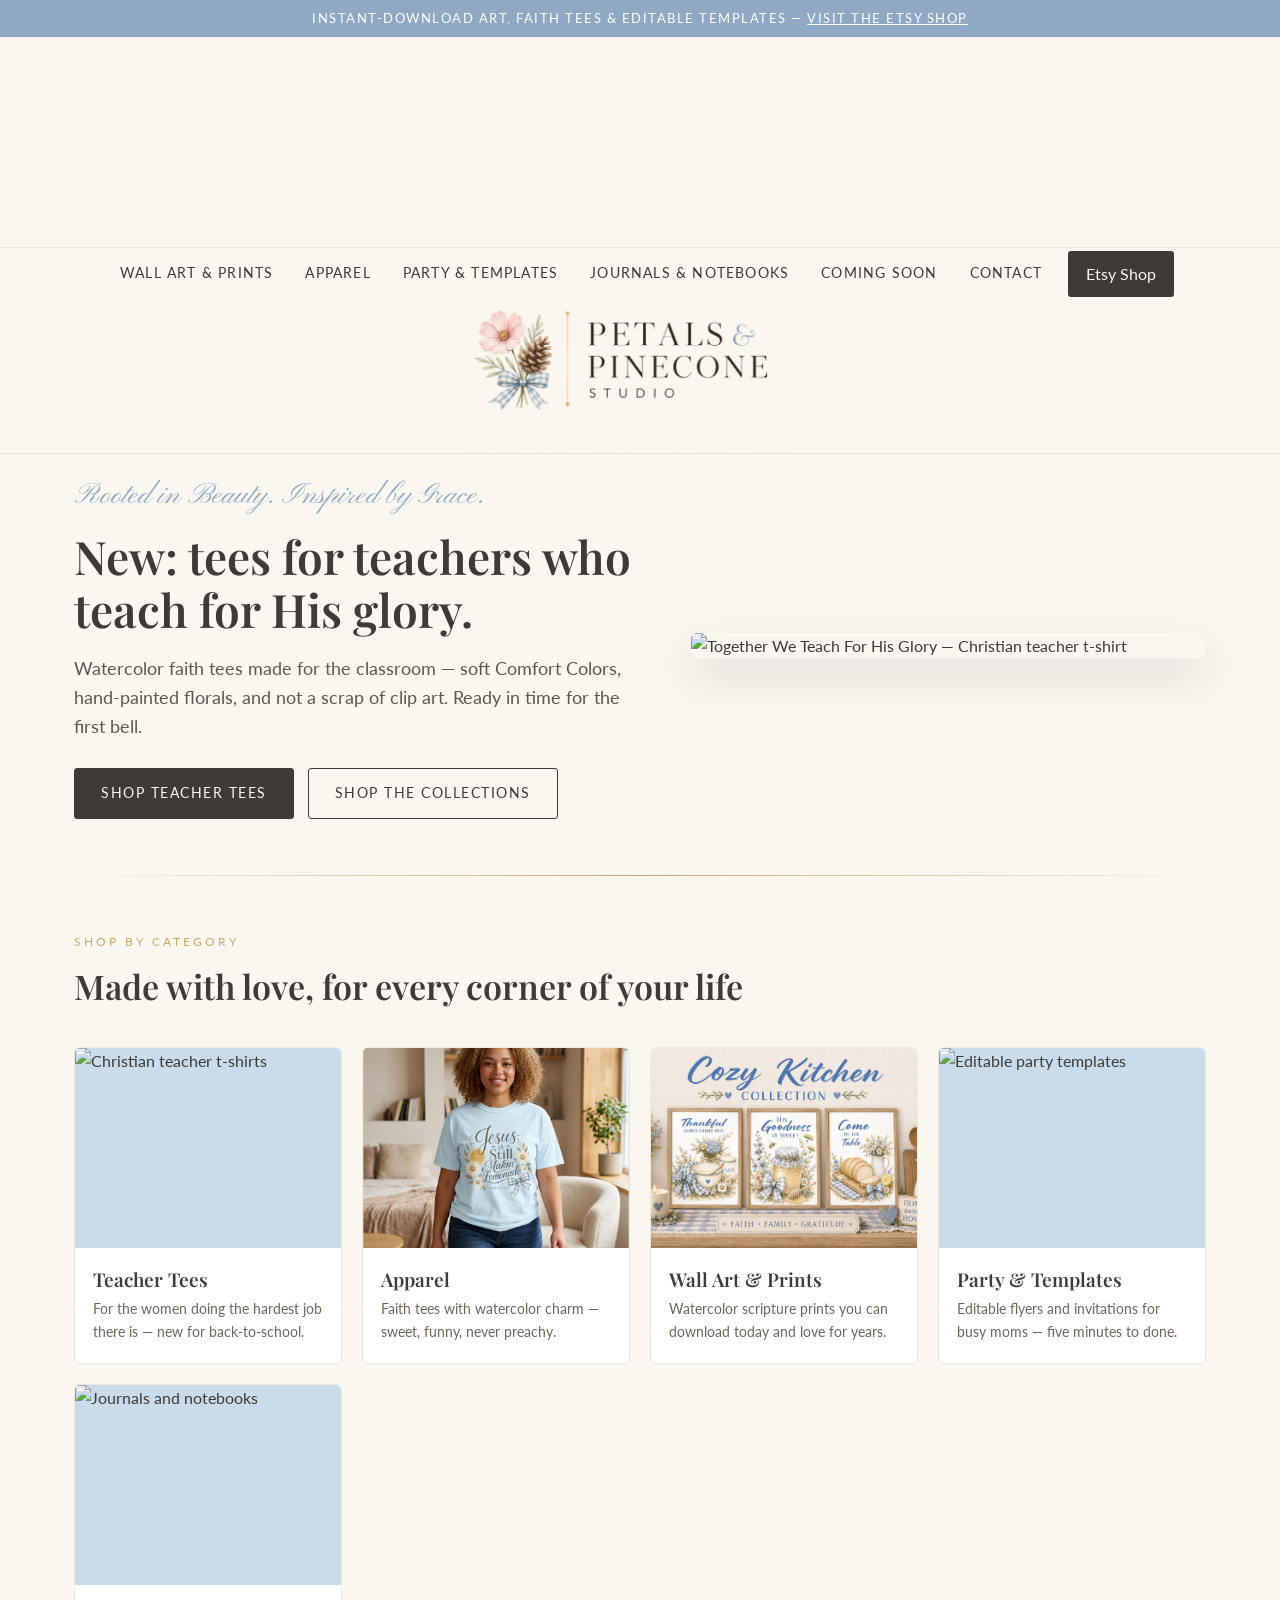
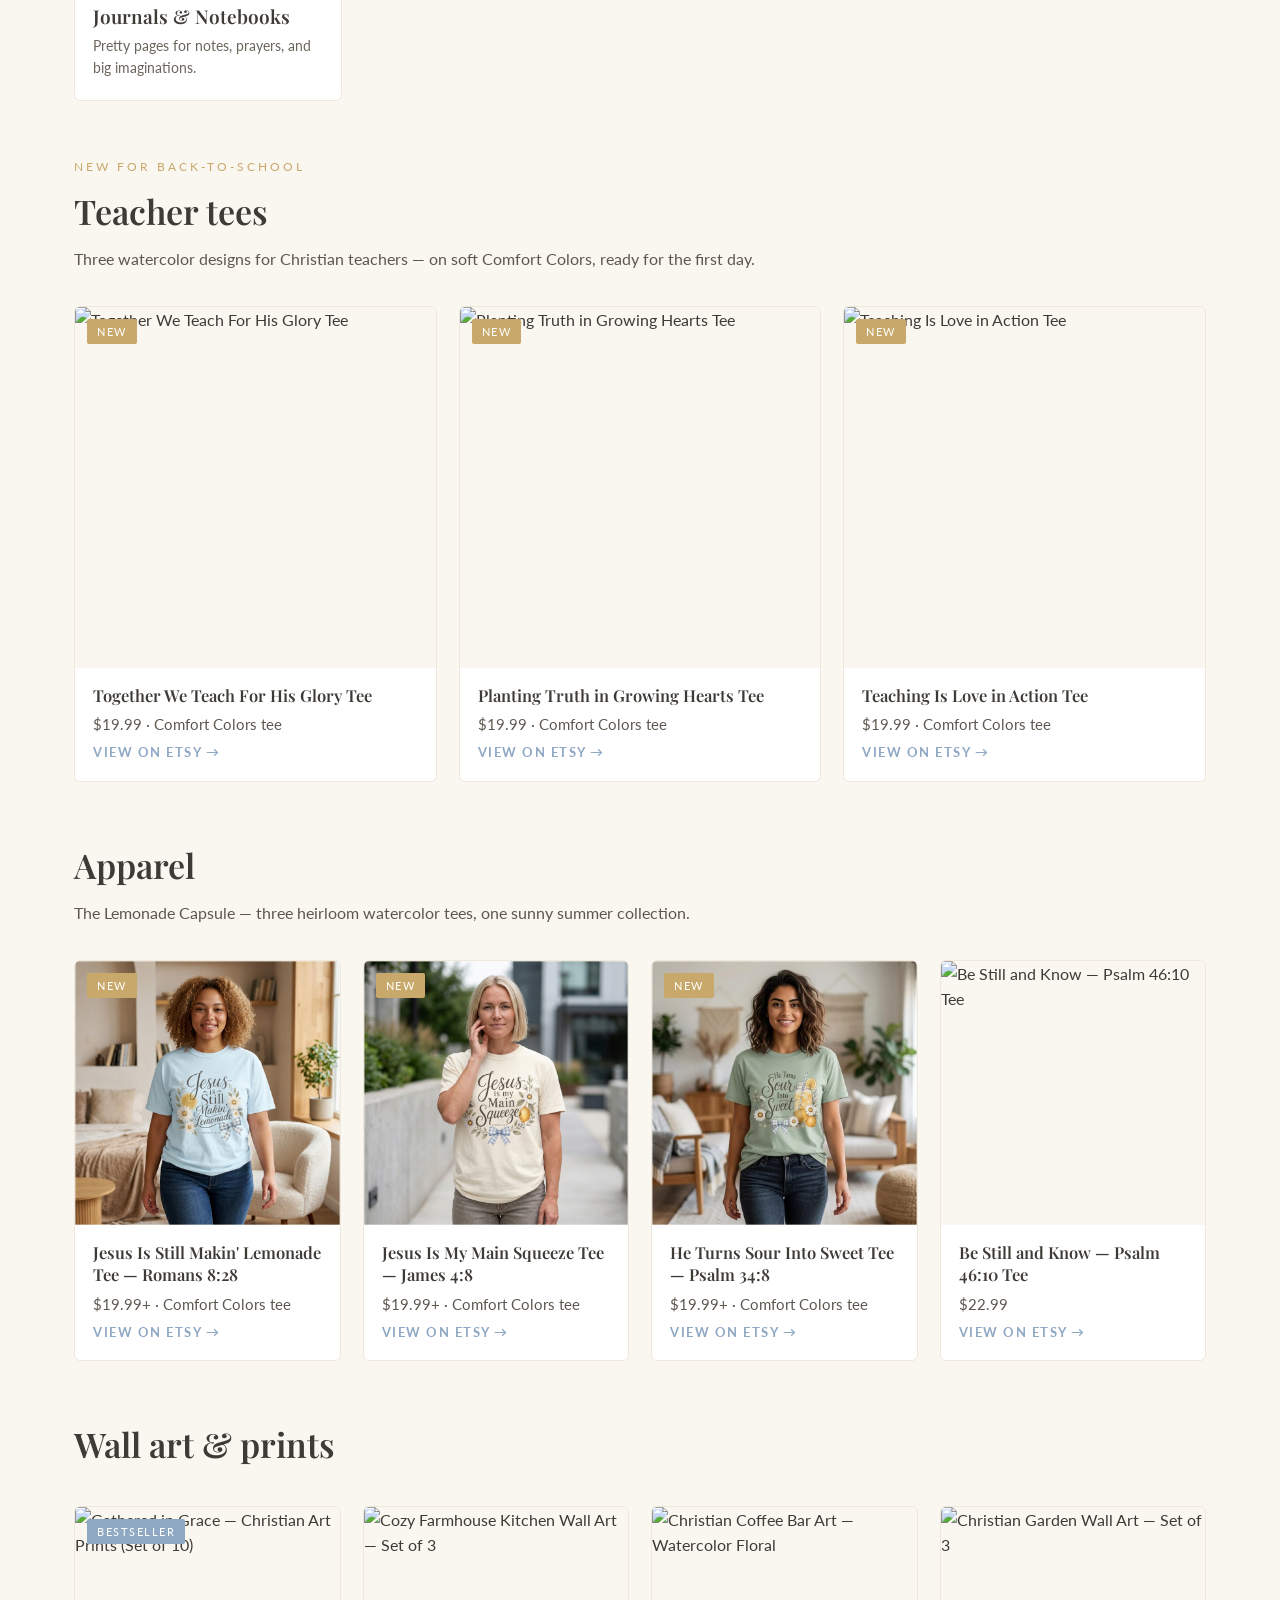
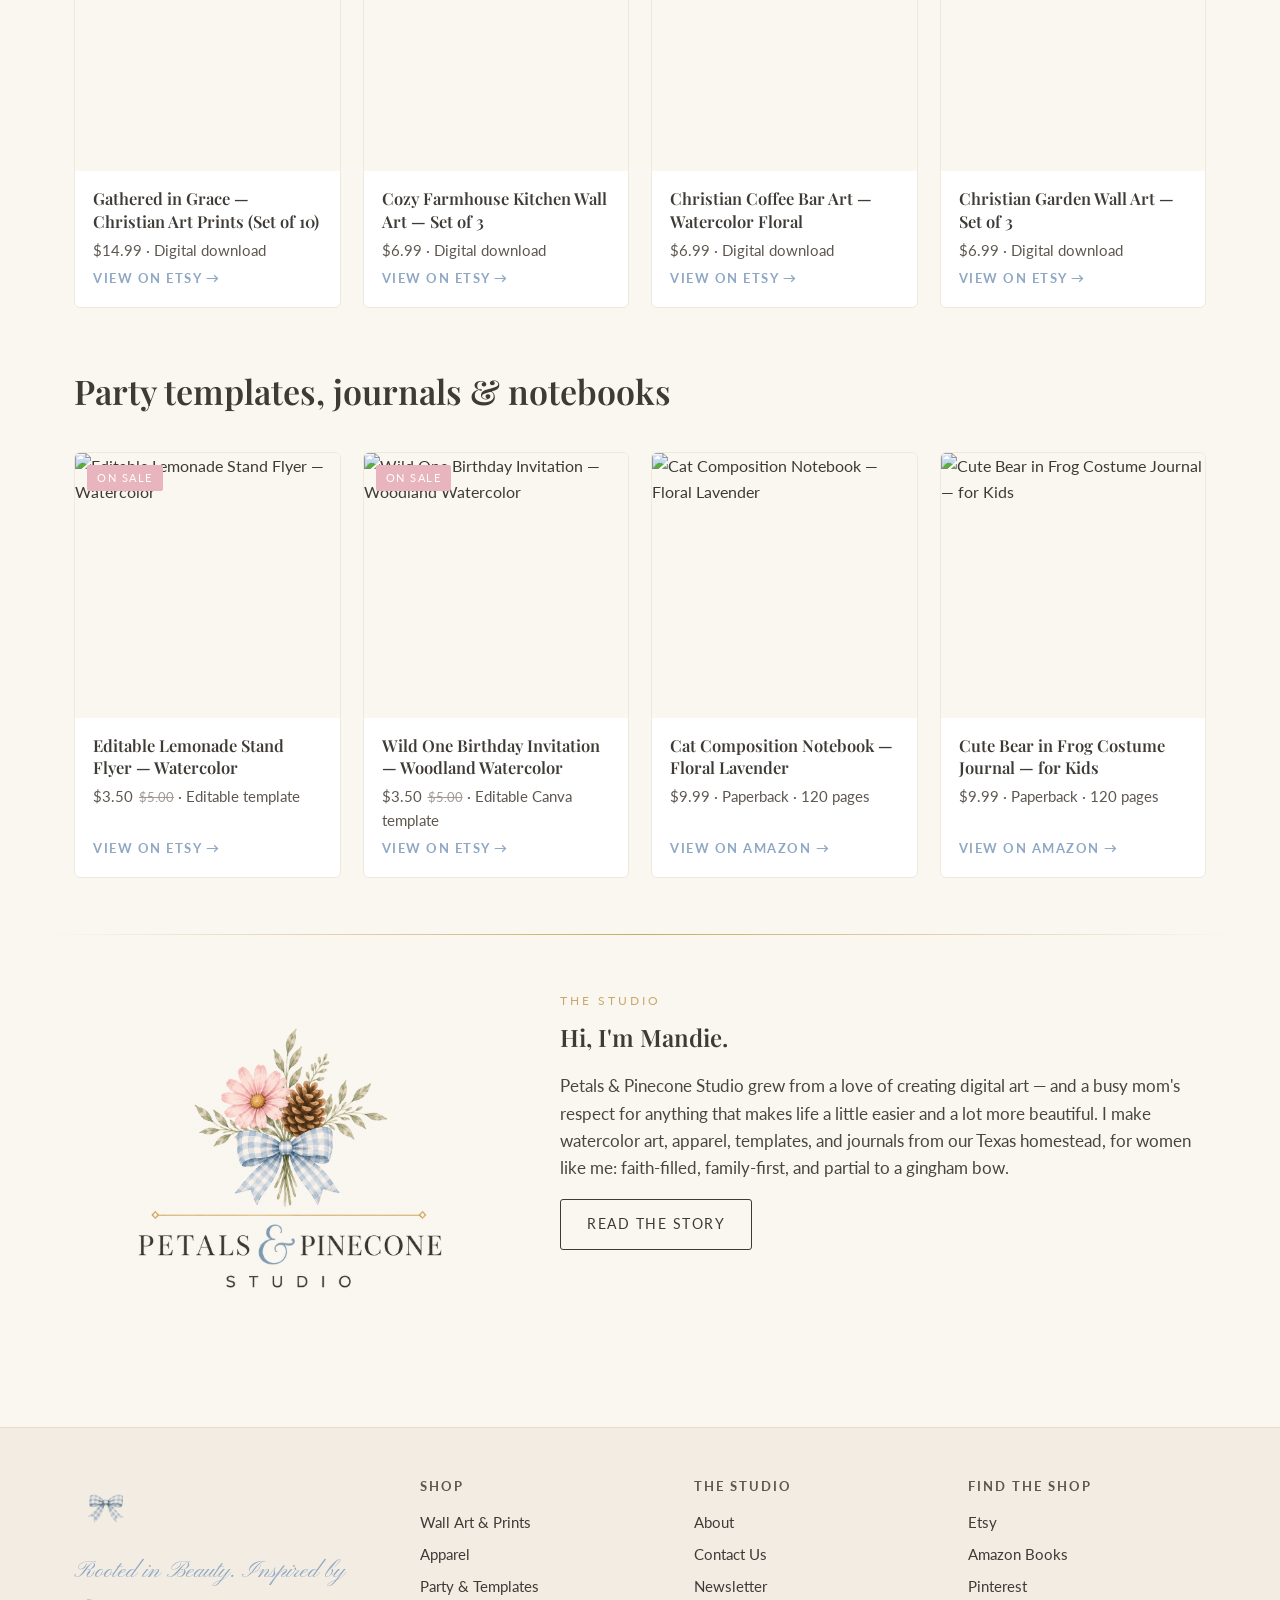
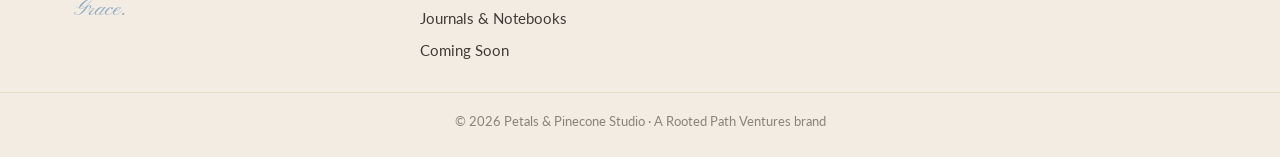
==== commit 2f85d0e2: "Add Lemonade notebooks to journals + nav (July build)" ====
--- a/index.html
+++ b/index.html
@@ -34,6 +34,7 @@
       <div class="nav-item"><a href="apparel.html">Apparel</a>
         <div class="dropdown">
           <a href="apparel.html">All Apparel</a>
+          <a href="apparel.html#teacher">Teacher Tees</a>
           <a href="apparel.html#lemonade">Lemonade Capsule</a>
           <a href="apparel.html#faith">Faith Tees</a>
           <a href="apparel.html#fun">Just-for-Fun Tees</a>
@@ -49,6 +50,7 @@
       <div class="nav-item"><a href="journals.html">Journals &amp; Notebooks</a>
         <div class="dropdown">
           <a href="journals.html">All Journals</a>
+          <a href="journals.html#lemonade">Lemonade Notebooks</a>
           <a href="journals.html#her">For Her</a>
           <a href="journals.html#kids">For Kids</a>
           <a class="soon" href="coming-soon.html#journals">Prayer Journal</a>
@@ -76,14 +78,14 @@
   <div class="hero">
     <div>
       <div class="script tagline">Rooted in Beauty. Inspired by Grace.</div>
-      <h1>Beautiful things for a faith-filled home.</h1>
-      <p class="lead">Hand-finished watercolor art, faith tees, editable party templates, and journals — made on a Texas homestead for women who want their homes and hearts to hold a little more grace.</p>
+      <h1>New: tees for teachers who teach for His glory.</h1>
+      <p class="lead">Watercolor faith tees made for the classroom — soft Comfort Colors, hand-painted florals, and not a scrap of clip art. Ready in time for the first bell.</p>
       <div class="btn-row">
-        <a class="btn solid" href="https://www.etsy.com/shop/PetalsandPinecone" target="_blank" rel="noopener">Shop on Etsy</a>
+        <a class="btn solid" href="apparel.html#teacher">Shop Teacher Tees</a>
         <a class="btn ghost" href="wall-art.html">Shop the Collections</a>
       </div>
     </div>
-    <div class="hero-img"><img src="https://petalsandpineconestudio.com/assets/img/gathered-in-grace.jpg" alt="Gathered in Grace watercolor scripture prints styled on a wall"></div>
+    <div class="hero-img"><img src="https://i.etsystatic.com/65770175/r/il/9884a7/8301492974/il_794xN.8301492974_tgdt.jpg" alt="Together We Teach For His Glory — Christian teacher t-shirt"></div>
   </div>
 </div>
 <hr class="gold-rule">
@@ -91,14 +93,18 @@
   <div class="container">
     <div class="section-head"><div class="kicker">Shop by Category</div><h2>Made with love, for every corner of your life</h2></div>
     <div class="tiles">
-      <a class="tile" href="wall-art.html">
-        <div class="tile-img"><img src="https://petalsandpineconestudio.com/assets/img/cozy-kitchen.jpg" alt="Farmhouse kitchen wall art" loading="lazy"></div>
-        <div class="tile-body"><h3>Wall Art &amp; Prints</h3><p>Watercolor scripture prints you can download today and love for years.</p></div>
+      <a class="tile" href="apparel.html#teacher">
+        <div class="tile-img"><img src="https://i.etsystatic.com/65770175/r/il/292494/8349720569/il_794xN.8349720569_rthk.jpg" alt="Christian teacher t-shirts" loading="lazy"></div>
+        <div class="tile-body"><h3>Teacher Tees</h3><p>For the women doing the hardest job there is — new for back-to-school.</p></div>
       </a>
       <a class="tile" href="apparel.html">
         <div class="tile-img"><img src="assets/img/lemonade-still-makin-lemonade.png" alt="Faith graphic tees" loading="lazy"></div>
         <div class="tile-body"><h3>Apparel</h3><p>Faith tees with watercolor charm — sweet, funny, never preachy.</p></div>
       </a>
+      <a class="tile" href="wall-art.html">
+        <div class="tile-img"><img src="assets/img/cozy-kitchen.jpg" alt="Farmhouse kitchen wall art" loading="lazy"></div>
+        <div class="tile-body"><h3>Wall Art &amp; Prints</h3><p>Watercolor scripture prints you can download today and love for years.</p></div>
+      </a>
       <a class="tile" href="templates.html">
         <div class="tile-img"><img src="https://i.etsystatic.com/65770175/r/il/5b2f3f/8007340620/il_794xN.8007340620_r8lt.jpg" alt="Editable party templates" loading="lazy"></div>
         <div class="tile-body"><h3>Party &amp; Templates</h3><p>Editable flyers and invitations for busy moms — five minutes to done.</p></div>
@@ -112,7 +118,77 @@
 </section>
 <section style="padding-top:0">
   <div class="container">
-    <div class="section-head"><div class="kicker">Now in the Shop</div><h2>Wall art &amp; prints</h2></div>
+    <div class="section-head"><div class="kicker">New for Back-to-School</div><h2>Teacher tees</h2><p class="sub">Three watercolor designs for Christian teachers — on soft Comfort Colors, ready for the first day.</p></div>
+    <div class="products three">
+      <div class="card">
+  <a class="card-img" href="https://www.etsy.com/listing/4544536523/together-we-teach-for-his-glory-t-shirt" target="_blank" rel="noopener"><span class="badge gold">New</span><img src="https://i.etsystatic.com/65770175/r/il/9884a7/8301492974/il_794xN.8301492974_tgdt.jpg" alt="Together We Teach For His Glory Tee" loading="lazy"></a>
+  <div class="card-body">
+    <h3>Together We Teach For His Glory Tee</h3>
+    <p class="price">$19.99 · Comfort Colors tee</p>
+    <a class="buy" href="https://www.etsy.com/listing/4544536523/together-we-teach-for-his-glory-t-shirt" target="_blank" rel="noopener">View on Etsy →</a>
+  </div>
+</div>
+      <div class="card">
+  <a class="card-img" href="https://www.etsy.com/listing/4544526116/planting-truth-in-growing-hearts-t-shirt" target="_blank" rel="noopener"><span class="badge gold">New</span><img src="https://i.etsystatic.com/65770175/r/il/730d62/8301489592/il_794xN.8301489592_3o2b.jpg" alt="Planting Truth in Growing Hearts Tee" loading="lazy"></a>
+  <div class="card-body">
+    <h3>Planting Truth in Growing Hearts Tee</h3>
+    <p class="price">$19.99 · Comfort Colors tee</p>
+    <a class="buy" href="https://www.etsy.com/listing/4544526116/planting-truth-in-growing-hearts-t-shirt" target="_blank" rel="noopener">View on Etsy →</a>
+  </div>
+</div>
+      <div class="card">
+  <a class="card-img" href="https://www.etsy.com/listing/4544438367/teaching-is-love-in-action-t-shirt" target="_blank" rel="noopener"><span class="badge gold">New</span><img src="https://i.etsystatic.com/65770175/r/il/292494/8349720569/il_794xN.8349720569_rthk.jpg" alt="Teaching Is Love in Action Tee" loading="lazy"></a>
+  <div class="card-body">
+    <h3>Teaching Is Love in Action Tee</h3>
+    <p class="price">$19.99 · Comfort Colors tee</p>
+    <a class="buy" href="https://www.etsy.com/listing/4544438367/teaching-is-love-in-action-t-shirt" target="_blank" rel="noopener">View on Etsy →</a>
+  </div>
+</div>
+    </div>
+  </div>
+</section>
+<section style="padding-top:0">
+  <div class="container">
+    <div class="section-head"><h2>Apparel</h2><p class="sub">The Lemonade Capsule — three heirloom watercolor tees, one sunny summer collection.</p></div>
+    <div class="products">
+      <div class="card">
+  <a class="card-img" href="https://www.etsy.com/listing/4540500812/jesus-is-still-makin-lemonade-t-shirt" target="_blank" rel="noopener"><span class="badge gold">New</span><img src="assets/img/lemonade-still-makin-lemonade.png" alt="Jesus Is Still Makin' Lemonade Tee — Romans 8:28" loading="lazy"></a>
+  <div class="card-body">
+    <h3>Jesus Is Still Makin' Lemonade Tee — Romans 8:28</h3>
+    <p class="price">$19.99+ · Comfort Colors tee</p>
+    <a class="buy" href="https://www.etsy.com/listing/4540500812/jesus-is-still-makin-lemonade-t-shirt" target="_blank" rel="noopener">View on Etsy →</a>
+  </div>
+</div>
+      <div class="card">
+  <a class="card-img" href="https://www.etsy.com/listing/4540519812/jesus-is-my-main-squeeze-t-shirt-lemon" target="_blank" rel="noopener"><span class="badge gold">New</span><img src="assets/img/lemonade-main-squeeze.png" alt="Jesus Is My Main Squeeze Tee — James 4:8" loading="lazy"></a>
+  <div class="card-body">
+    <h3>Jesus Is My Main Squeeze Tee — James 4:8</h3>
+    <p class="price">$19.99+ · Comfort Colors tee</p>
+    <a class="buy" href="https://www.etsy.com/listing/4540519812/jesus-is-my-main-squeeze-t-shirt-lemon" target="_blank" rel="noopener">View on Etsy →</a>
+  </div>
+</div>
+      <div class="card">
+  <a class="card-img" href="https://www.etsy.com/listing/4540503219/he-turns-sour-into-sweet-lemonade-t" target="_blank" rel="noopener"><span class="badge gold">New</span><img src="assets/img/lemonade-sour-into-sweet.png" alt="He Turns Sour Into Sweet Tee — Psalm 34:8" loading="lazy"></a>
+  <div class="card-body">
+    <h3>He Turns Sour Into Sweet Tee — Psalm 34:8</h3>
+    <p class="price">$19.99+ · Comfort Colors tee</p>
+    <a class="buy" href="https://www.etsy.com/listing/4540503219/he-turns-sour-into-sweet-lemonade-t" target="_blank" rel="noopener">View on Etsy →</a>
+  </div>
+</div>
+      <div class="card">
+  <a class="card-img" href="https://www.etsy.com/listing/4528085194/be-still-and-know-i-am-god-landscape-t" target="_blank" rel="noopener"><img src="https://i.etsystatic.com/65770175/r/il/ae8f46/8179202654/il_794xN.8179202654_jwhm.jpg" alt="Be Still and Know — Psalm 46:10 Tee" loading="lazy"></a>
+  <div class="card-body">
+    <h3>Be Still and Know — Psalm 46:10 Tee</h3>
+    <p class="price">$22.99</p>
+    <a class="buy" href="https://www.etsy.com/listing/4528085194/be-still-and-know-i-am-god-landscape-t" target="_blank" rel="noopener">View on Etsy →</a>
+  </div>
+</div>
+    </div>
+  </div>
+</section>
+<section style="padding-top:0">
+  <div class="container">
+    <div class="section-head"><h2>Wall art &amp; prints</h2></div>
     <div class="products">
       <div class="card">
   <a class="card-img" href="https://www.etsy.com/listing/4535358297/gathered-in-grace-christian-art-prints" target="_blank" rel="noopener"><span class="badge blue">Bestseller</span><img src="https://i.etsystatic.com/65770175/r/il/492070/8233103406/il_794xN.8233103406_8259.jpg" alt="Gathered in Grace — Christian Art Prints (Set of 10)" loading="lazy"></a>
@@ -151,45 +227,6 @@
 </section>
 <section style="padding-top:0">
   <div class="container">
-    <div class="section-head"><h2>Apparel</h2><p class="sub">New: the Lemonade Capsule — three heirloom watercolor tees, one sunny summer collection.</p></div>
-    <div class="products">
-      <div class="card">
-  <a class="card-img" href="https://www.etsy.com/listing/4540500812/jesus-is-still-makin-lemonade-t-shirt" target="_blank" rel="noopener"><span class="badge gold">New</span><img src="assets/img/lemonade-still-makin-lemonade.png" alt="Jesus Is Still Makin' Lemonade Tee — Romans 8:28" loading="lazy"></a>
-  <div class="card-body">
-    <h3>Jesus Is Still Makin' Lemonade Tee — Romans 8:28</h3>
-    <p class="price">$19.99+ · Comfort Colors tee</p>
-    <a class="buy" href="https://www.etsy.com/listing/4540500812/jesus-is-still-makin-lemonade-t-shirt" target="_blank" rel="noopener">View on Etsy →</a>
-  </div>
-</div>
-      <div class="card">
-  <a class="card-img" href="https://www.etsy.com/listing/4540519812/jesus-is-my-main-squeeze-t-shirt-lemon" target="_blank" rel="noopener"><span class="badge gold">New</span><img src="assets/img/lemonade-main-squeeze.png" alt="Jesus Is My Main Squeeze Tee — James 4:8" loading="lazy"></a>
-  <div class="card-body">
-    <h3>Jesus Is My Main Squeeze Tee — James 4:8</h3>
-    <p class="price">$19.99+ · Comfort Colors tee</p>
-    <a class="buy" href="https://www.etsy.com/listing/4540519812/jesus-is-my-main-squeeze-t-shirt-lemon" target="_blank" rel="noopener">View on Etsy →</a>
-  </div>
-</div>
-      <div class="card">
-  <a class="card-img" href="https://www.etsy.com/listing/4540503219/he-turns-sour-into-sweet-lemonade-t" target="_blank" rel="noopener"><span class="badge gold">New</span><img src="assets/img/lemonade-sour-into-sweet.png" alt="He Turns Sour Into Sweet Tee — Psalm 34:8" loading="lazy"></a>
-  <div class="card-body">
-    <h3>He Turns Sour Into Sweet Tee — Psalm 34:8</h3>
-    <p class="price">$19.99+ · Comfort Colors tee</p>
-    <a class="buy" href="https://www.etsy.com/listing/4540503219/he-turns-sour-into-sweet-lemonade-t" target="_blank" rel="noopener">View on Etsy →</a>
-  </div>
-</div>
-      <div class="card">
-  <a class="card-img" href="https://www.etsy.com/listing/4528085194/be-still-and-know-i-am-god-landscape-t" target="_blank" rel="noopener"><img src="https://i.etsystatic.com/65770175/r/il/ae8f46/8179202654/il_794xN.8179202654_jwhm.jpg" alt="Be Still and Know — Psalm 46:10 Tee" loading="lazy"></a>
-  <div class="card-body">
-    <h3>Be Still and Know — Psalm 46:10 Tee</h3>
-    <p class="price">$22.99</p>
-    <a class="buy" href="https://www.etsy.com/listing/4528085194/be-still-and-know-i-am-god-landscape-t" target="_blank" rel="noopener">View on Etsy →</a>
-  </div>
-</div>
-    </div>
-  </div>
-</section>
-<section style="padding-top:0">
-  <div class="container">
     <div class="section-head"><h2>Party templates, journals &amp; notebooks</h2></div>
     <div class="products">
       <div class="card">
@@ -208,7 +245,7 @@
     <a class="buy" href="https://www.etsy.com/listing/4503148971/wild-one-birthday-invitation-girl-first" target="_blank" rel="noopener">View on Etsy →</a>
   </div>
 </div>
-      <div class="card">
+      <div class="card book">
   <a class="card-img" href="https://www.amazon.com/dp/B0H39MZCLY" target="_blank" rel="noopener"><img src="https://m.media-amazon.com/images/I/716QsDhl8VL._SY522_.jpg" alt="Cat Composition Notebook — Floral Lavender" loading="lazy"></a>
   <div class="card-body">
     <h3>Cat Composition Notebook — Floral Lavender</h3>
@@ -216,7 +253,7 @@
     <a class="buy" href="https://www.amazon.com/dp/B0H39MZCLY" target="_blank" rel="noopener">View on Amazon →</a>
   </div>
 </div>
-      <div class="card">
+      <div class="card book">
   <a class="card-img" href="https://www.amazon.com/dp/B0H4Z1PV95" target="_blank" rel="noopener"><img src="https://m.media-amazon.com/images/I/71jPNmRKMAL._SY522_.jpg" alt="Cute Bear in Frog Costume Journal — for Kids" loading="lazy"></a>
   <div class="card-body">
     <h3>Cute Bear in Frog Costume Journal — for Kids</h3>
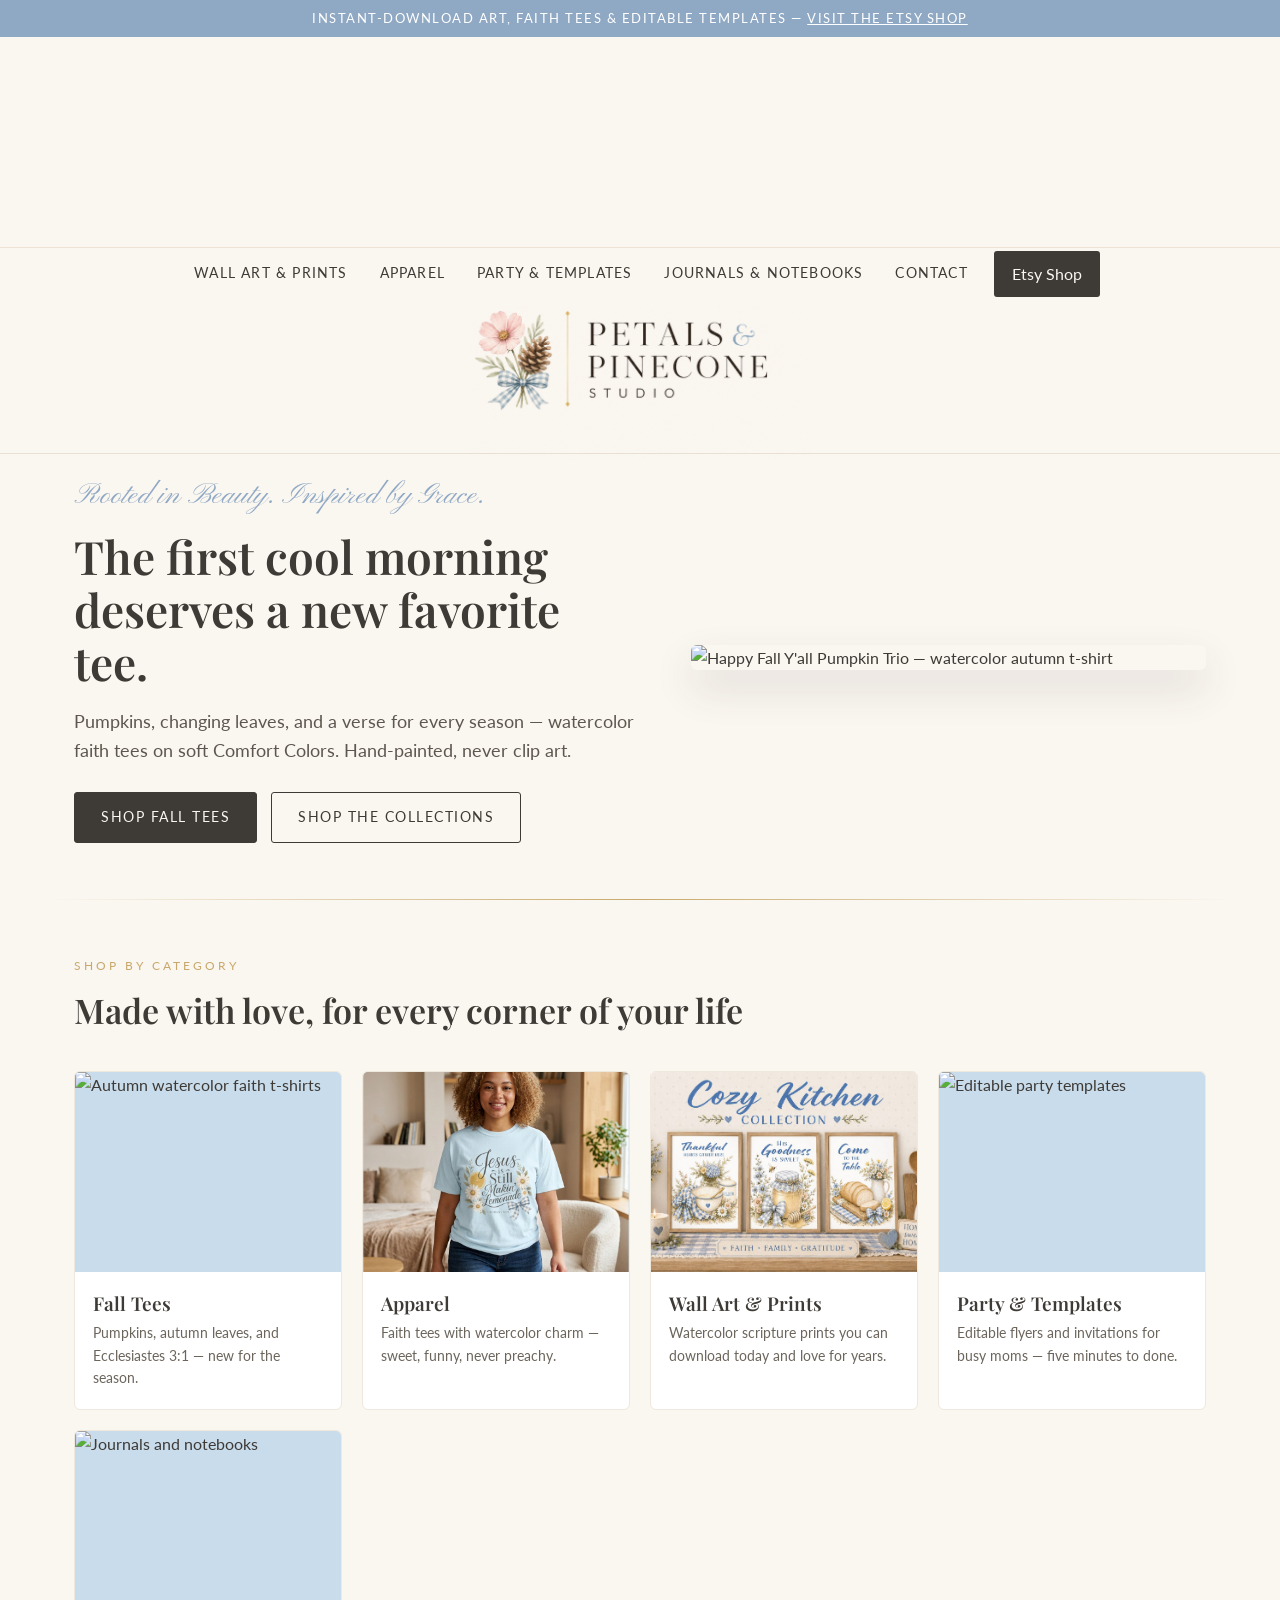
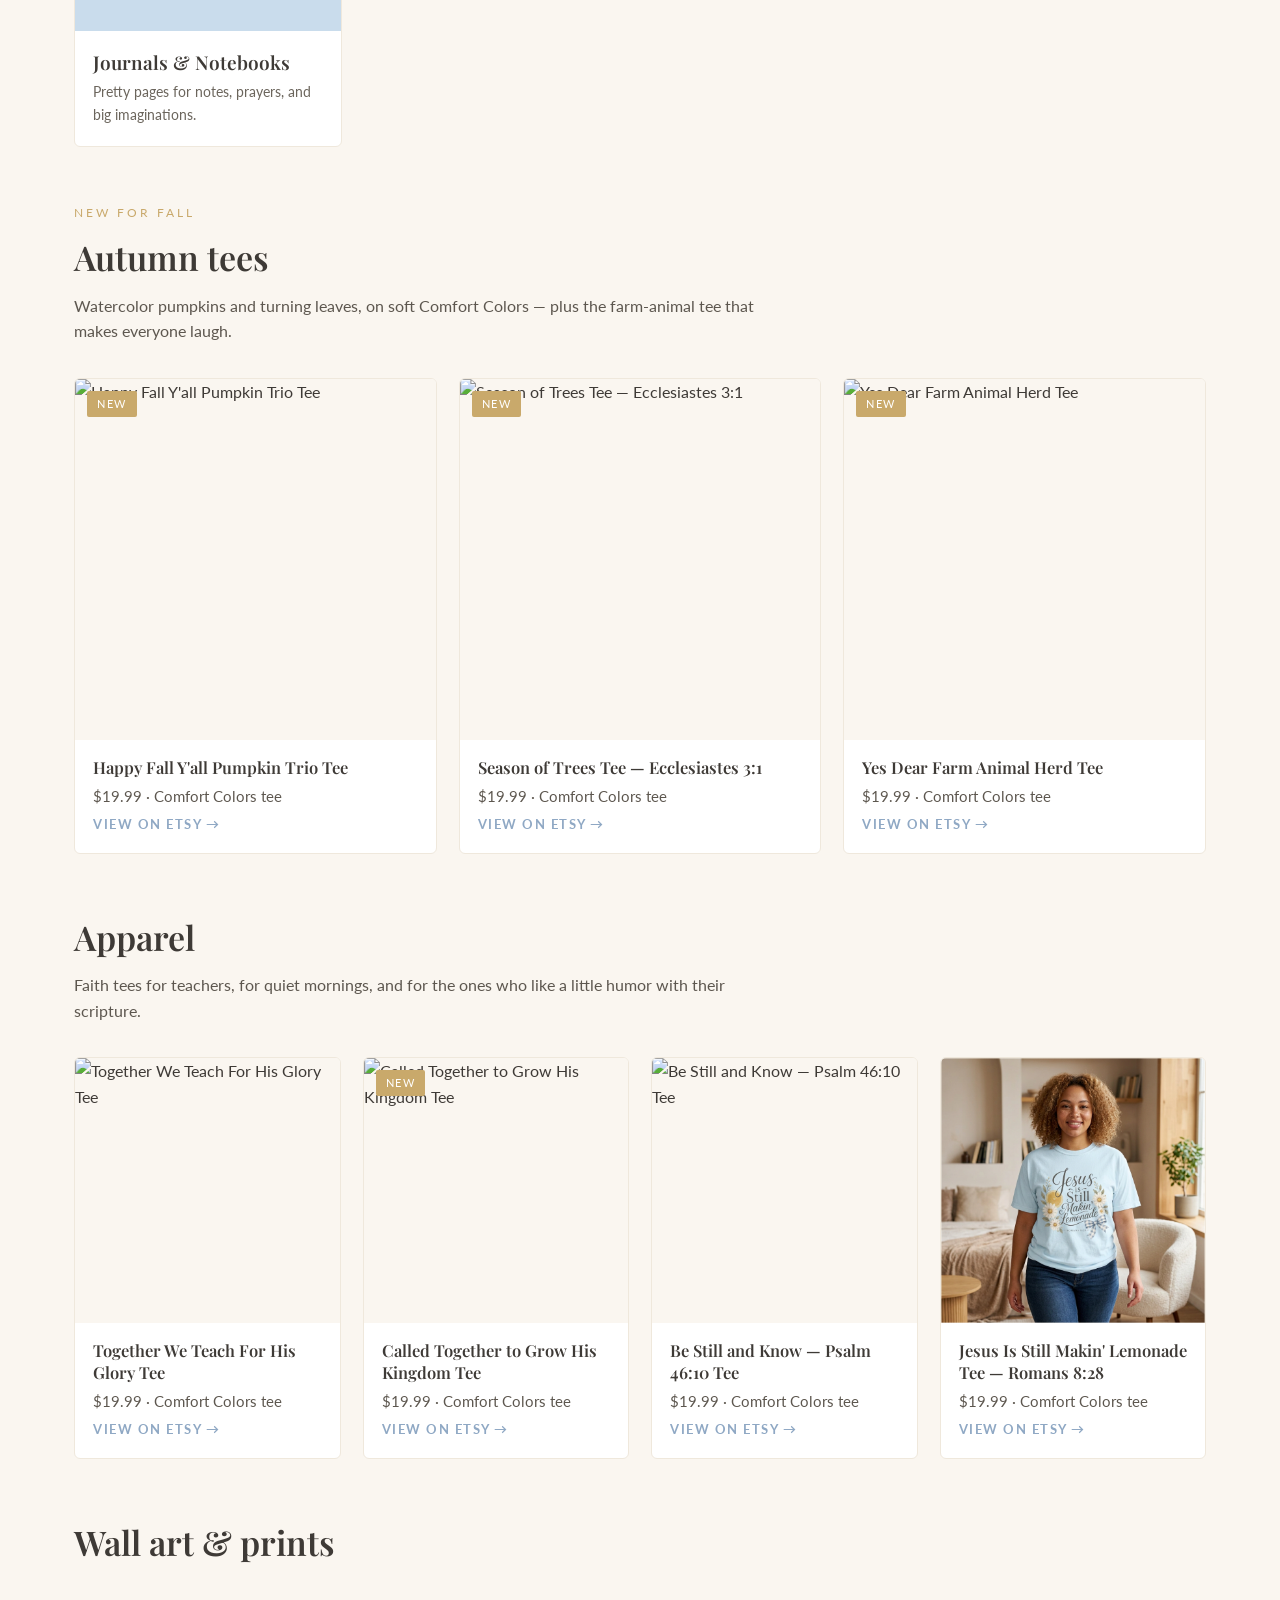
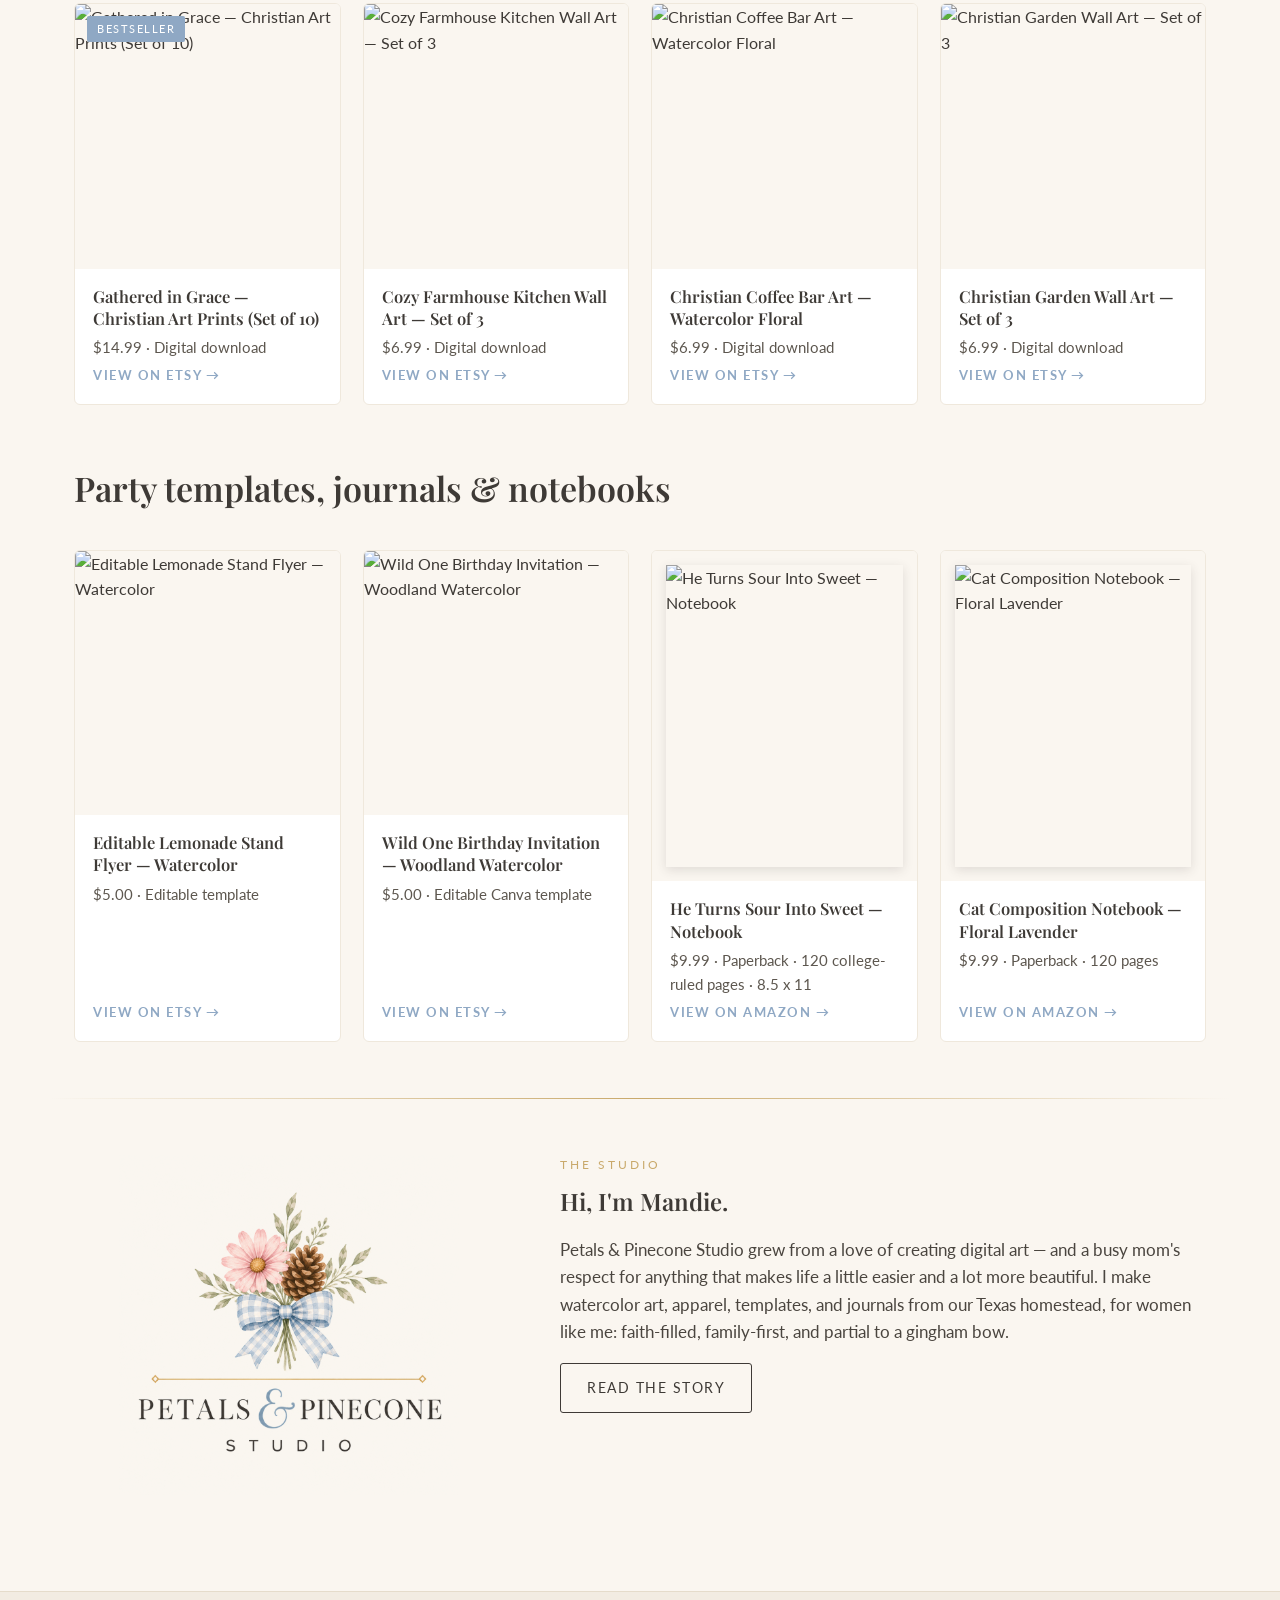
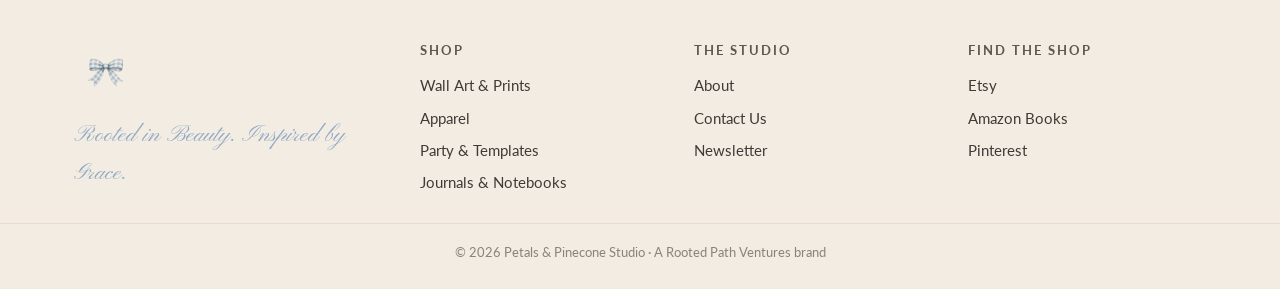
==== commit 529a583a: "Add full Etsy catalog, fall tees, notebook photos; remove Coming Soon" ====
--- a/index.html
+++ b/index.html
@@ -28,12 +28,12 @@
           <a href="wall-art.html#gathered">Gathered in Grace</a>
           <a href="wall-art.html#kitchen">Kitchen &amp; Coffee Bar</a>
           <a href="wall-art.html#garden">Garden</a>
-          <a class="soon" href="coming-soon.html#prints">Seasonal &amp; Coquette</a>
         </div>
       </div>
       <div class="nav-item"><a href="apparel.html">Apparel</a>
         <div class="dropdown">
           <a href="apparel.html">All Apparel</a>
+          <a href="apparel.html#fall">Fall Tees</a>
           <a href="apparel.html#teacher">Teacher Tees</a>
           <a href="apparel.html#lemonade">Lemonade Capsule</a>
           <a href="apparel.html#faith">Faith Tees</a>
@@ -53,10 +53,8 @@
           <a href="journals.html#lemonade">Lemonade Notebooks</a>
           <a href="journals.html#her">For Her</a>
           <a href="journals.html#kids">For Kids</a>
-          <a class="soon" href="coming-soon.html#journals">Prayer Journal</a>
-        </div>
-      </div>
-      <div class="nav-item"><a href="coming-soon.html">Coming Soon</a></div>
+        </div>
+      </div>
       <div class="nav-item"><a href="contact.html">Contact</a>
         <div class="dropdown">
           <a href="contact.html">Contact Us</a>
@@ -78,14 +76,14 @@
   <div class="hero">
     <div>
       <div class="script tagline">Rooted in Beauty. Inspired by Grace.</div>
-      <h1>New: tees for teachers who teach for His glory.</h1>
-      <p class="lead">Watercolor faith tees made for the classroom — soft Comfort Colors, hand-painted florals, and not a scrap of clip art. Ready in time for the first bell.</p>
+      <h1>The first cool morning deserves a new favorite tee.</h1>
+      <p class="lead">Pumpkins, changing leaves, and a verse for every season — watercolor faith tees on soft Comfort Colors. Hand-painted, never clip art.</p>
       <div class="btn-row">
-        <a class="btn solid" href="apparel.html#teacher">Shop Teacher Tees</a>
+        <a class="btn solid" href="apparel.html#fall">Shop Fall Tees</a>
         <a class="btn ghost" href="wall-art.html">Shop the Collections</a>
       </div>
     </div>
-    <div class="hero-img"><img src="https://i.etsystatic.com/65770175/r/il/9884a7/8301492974/il_794xN.8301492974_tgdt.jpg" alt="Together We Teach For His Glory — Christian teacher t-shirt"></div>
+    <div class="hero-img"><img src="https://i.etsystatic.com/65770175/r/il/aa8631/8357902209/il_794xN.8357902209_pgoa.jpg" alt="Happy Fall Y'all Pumpkin Trio — watercolor autumn t-shirt"></div>
   </div>
 </div>
 <hr class="gold-rule">
@@ -93,9 +91,9 @@
   <div class="container">
     <div class="section-head"><div class="kicker">Shop by Category</div><h2>Made with love, for every corner of your life</h2></div>
     <div class="tiles">
-      <a class="tile" href="apparel.html#teacher">
-        <div class="tile-img"><img src="https://i.etsystatic.com/65770175/r/il/292494/8349720569/il_794xN.8349720569_rthk.jpg" alt="Christian teacher t-shirts" loading="lazy"></div>
-        <div class="tile-body"><h3>Teacher Tees</h3><p>For the women doing the hardest job there is — new for back-to-school.</p></div>
+      <a class="tile" href="apparel.html#fall">
+        <div class="tile-img"><img src="https://i.etsystatic.com/65770175/r/il/e92fb2/8358610345/il_794xN.8358610345_jyb7.jpg" alt="Autumn watercolor faith t-shirts" loading="lazy"></div>
+        <div class="tile-body"><h3>Fall Tees</h3><p>Pumpkins, autumn leaves, and Ecclesiastes 3:1 — new for the season.</p></div>
       </a>
       <a class="tile" href="apparel.html">
         <div class="tile-img"><img src="assets/img/lemonade-still-makin-lemonade.png" alt="Faith graphic tees" loading="lazy"></div>
@@ -110,7 +108,7 @@
         <div class="tile-body"><h3>Party &amp; Templates</h3><p>Editable flyers and invitations for busy moms — five minutes to done.</p></div>
       </a>
       <a class="tile" href="journals.html">
-        <div class="tile-img"><img src="https://m.media-amazon.com/images/I/716QsDhl8VL._SY522_.jpg" alt="Journals and notebooks" loading="lazy"></div>
+        <div class="tile-img"><img src="assets/img/nb-main-squeeze.jpg" alt="Journals and notebooks" loading="lazy"></div>
         <div class="tile-body"><h3>Journals &amp; Notebooks</h3><p>Pretty pages for notes, prayers, and big imaginations.</p></div>
       </a>
     </div>
@@ -118,10 +116,41 @@
 </section>
 <section style="padding-top:0">
   <div class="container">
-    <div class="section-head"><div class="kicker">New for Back-to-School</div><h2>Teacher tees</h2><p class="sub">Three watercolor designs for Christian teachers — on soft Comfort Colors, ready for the first day.</p></div>
+    <div class="section-head"><div class="kicker">New for Fall</div><h2>Autumn tees</h2><p class="sub">Watercolor pumpkins and turning leaves, on soft Comfort Colors — plus the farm-animal tee that makes everyone laugh.</p></div>
     <div class="products three">
       <div class="card">
-  <a class="card-img" href="https://www.etsy.com/listing/4544536523/together-we-teach-for-his-glory-t-shirt" target="_blank" rel="noopener"><span class="badge gold">New</span><img src="https://i.etsystatic.com/65770175/r/il/9884a7/8301492974/il_794xN.8301492974_tgdt.jpg" alt="Together We Teach For His Glory Tee" loading="lazy"></a>
+  <a class="card-img" href="https://www.etsy.com/listing/4545770955/happy-fall-yall-pumpkin-trio-t-shirt" target="_blank" rel="noopener"><span class="badge gold">New</span><img src="https://i.etsystatic.com/65770175/r/il/aa8631/8357902209/il_794xN.8357902209_pgoa.jpg" alt="Happy Fall Y'all Pumpkin Trio Tee" loading="lazy"></a>
+  <div class="card-body">
+    <h3>Happy Fall Y'all Pumpkin Trio Tee</h3>
+    <p class="price">$19.99 · Comfort Colors tee</p>
+    <a class="buy" href="https://www.etsy.com/listing/4545770955/happy-fall-yall-pumpkin-trio-t-shirt" target="_blank" rel="noopener">View on Etsy →</a>
+  </div>
+</div>
+      <div class="card">
+  <a class="card-img" href="https://www.etsy.com/listing/4545894798/season-of-trees-t-shirt-for-everything" target="_blank" rel="noopener"><span class="badge gold">New</span><img src="https://i.etsystatic.com/65770175/r/il/e92fb2/8358610345/il_794xN.8358610345_jyb7.jpg" alt="Season of Trees Tee — Ecclesiastes 3:1" loading="lazy"></a>
+  <div class="card-body">
+    <h3>Season of Trees Tee — Ecclesiastes 3:1</h3>
+    <p class="price">$19.99 · Comfort Colors tee</p>
+    <a class="buy" href="https://www.etsy.com/listing/4545894798/season-of-trees-t-shirt-for-everything" target="_blank" rel="noopener">View on Etsy →</a>
+  </div>
+</div>
+      <div class="card">
+  <a class="card-img" href="https://www.etsy.com/listing/4547272894/yes-dear-farm-animal-herd-t-shirt-cow" target="_blank" rel="noopener"><span class="badge gold">New</span><img src="https://i.etsystatic.com/65770175/r/il/e9bbc8/8368400303/il_794xN.8368400303_9yjz.jpg" alt="Yes Dear Farm Animal Herd Tee" loading="lazy"></a>
+  <div class="card-body">
+    <h3>Yes Dear Farm Animal Herd Tee</h3>
+    <p class="price">$19.99 · Comfort Colors tee</p>
+    <a class="buy" href="https://www.etsy.com/listing/4547272894/yes-dear-farm-animal-herd-t-shirt-cow" target="_blank" rel="noopener">View on Etsy →</a>
+  </div>
+</div>
+    </div>
+  </div>
+</section>
+<section style="padding-top:0">
+  <div class="container">
+    <div class="section-head"><h2>Apparel</h2><p class="sub">Faith tees for teachers, for quiet mornings, and for the ones who like a little humor with their scripture.</p></div>
+    <div class="products">
+      <div class="card">
+  <a class="card-img" href="https://www.etsy.com/listing/4544536523/together-we-teach-for-his-glory-t-shirt" target="_blank" rel="noopener"><img src="https://i.etsystatic.com/65770175/r/il/9884a7/8301492974/il_794xN.8301492974_tgdt.jpg" alt="Together We Teach For His Glory Tee" loading="lazy"></a>
   <div class="card-body">
     <h3>Together We Teach For His Glory Tee</h3>
     <p class="price">$19.99 · Comfort Colors tee</p>
@@ -129,58 +158,27 @@
   </div>
 </div>
       <div class="card">
-  <a class="card-img" href="https://www.etsy.com/listing/4544526116/planting-truth-in-growing-hearts-t-shirt" target="_blank" rel="noopener"><span class="badge gold">New</span><img src="https://i.etsystatic.com/65770175/r/il/730d62/8301489592/il_794xN.8301489592_3o2b.jpg" alt="Planting Truth in Growing Hearts Tee" loading="lazy"></a>
-  <div class="card-body">
-    <h3>Planting Truth in Growing Hearts Tee</h3>
-    <p class="price">$19.99 · Comfort Colors tee</p>
-    <a class="buy" href="https://www.etsy.com/listing/4544526116/planting-truth-in-growing-hearts-t-shirt" target="_blank" rel="noopener">View on Etsy →</a>
-  </div>
-</div>
-      <div class="card">
-  <a class="card-img" href="https://www.etsy.com/listing/4544438367/teaching-is-love-in-action-t-shirt" target="_blank" rel="noopener"><span class="badge gold">New</span><img src="https://i.etsystatic.com/65770175/r/il/292494/8349720569/il_794xN.8349720569_rthk.jpg" alt="Teaching Is Love in Action Tee" loading="lazy"></a>
-  <div class="card-body">
-    <h3>Teaching Is Love in Action Tee</h3>
-    <p class="price">$19.99 · Comfort Colors tee</p>
-    <a class="buy" href="https://www.etsy.com/listing/4544438367/teaching-is-love-in-action-t-shirt" target="_blank" rel="noopener">View on Etsy →</a>
-  </div>
-</div>
-    </div>
-  </div>
-</section>
-<section style="padding-top:0">
-  <div class="container">
-    <div class="section-head"><h2>Apparel</h2><p class="sub">The Lemonade Capsule — three heirloom watercolor tees, one sunny summer collection.</p></div>
-    <div class="products">
-      <div class="card">
-  <a class="card-img" href="https://www.etsy.com/listing/4540500812/jesus-is-still-makin-lemonade-t-shirt" target="_blank" rel="noopener"><span class="badge gold">New</span><img src="assets/img/lemonade-still-makin-lemonade.png" alt="Jesus Is Still Makin' Lemonade Tee — Romans 8:28" loading="lazy"></a>
+  <a class="card-img" href="https://www.etsy.com/listing/4544715440/called-together-to-grow-his-kingdom-t" target="_blank" rel="noopener"><span class="badge gold">New</span><img src="https://i.etsystatic.com/65770175/r/il/209ab8/8302450594/il_794xN.8302450594_ofsz.jpg" alt="Called Together to Grow His Kingdom Tee" loading="lazy"></a>
+  <div class="card-body">
+    <h3>Called Together to Grow His Kingdom Tee</h3>
+    <p class="price">$19.99 · Comfort Colors tee</p>
+    <a class="buy" href="https://www.etsy.com/listing/4544715440/called-together-to-grow-his-kingdom-t" target="_blank" rel="noopener">View on Etsy →</a>
+  </div>
+</div>
+      <div class="card">
+  <a class="card-img" href="https://www.etsy.com/listing/4528085194/be-still-and-know-i-am-god-landscape-t" target="_blank" rel="noopener"><img src="https://i.etsystatic.com/65770175/r/il/931412/8319924587/il_794xN.8319924587_npka.jpg" alt="Be Still and Know — Psalm 46:10 Tee" loading="lazy"></a>
+  <div class="card-body">
+    <h3>Be Still and Know — Psalm 46:10 Tee</h3>
+    <p class="price">$19.99 · Comfort Colors tee</p>
+    <a class="buy" href="https://www.etsy.com/listing/4528085194/be-still-and-know-i-am-god-landscape-t" target="_blank" rel="noopener">View on Etsy →</a>
+  </div>
+</div>
+      <div class="card">
+  <a class="card-img" href="https://www.etsy.com/listing/4540500812/jesus-is-still-makin-lemonade-t-shirt" target="_blank" rel="noopener"><img src="assets/img/lemonade-still-makin-lemonade.png" alt="Jesus Is Still Makin' Lemonade Tee — Romans 8:28" loading="lazy"></a>
   <div class="card-body">
     <h3>Jesus Is Still Makin' Lemonade Tee — Romans 8:28</h3>
-    <p class="price">$19.99+ · Comfort Colors tee</p>
+    <p class="price">$19.99 · Comfort Colors tee</p>
     <a class="buy" href="https://www.etsy.com/listing/4540500812/jesus-is-still-makin-lemonade-t-shirt" target="_blank" rel="noopener">View on Etsy →</a>
-  </div>
-</div>
-      <div class="card">
-  <a class="card-img" href="https://www.etsy.com/listing/4540519812/jesus-is-my-main-squeeze-t-shirt-lemon" target="_blank" rel="noopener"><span class="badge gold">New</span><img src="assets/img/lemonade-main-squeeze.png" alt="Jesus Is My Main Squeeze Tee — James 4:8" loading="lazy"></a>
-  <div class="card-body">
-    <h3>Jesus Is My Main Squeeze Tee — James 4:8</h3>
-    <p class="price">$19.99+ · Comfort Colors tee</p>
-    <a class="buy" href="https://www.etsy.com/listing/4540519812/jesus-is-my-main-squeeze-t-shirt-lemon" target="_blank" rel="noopener">View on Etsy →</a>
-  </div>
-</div>
-      <div class="card">
-  <a class="card-img" href="https://www.etsy.com/listing/4540503219/he-turns-sour-into-sweet-lemonade-t" target="_blank" rel="noopener"><span class="badge gold">New</span><img src="assets/img/lemonade-sour-into-sweet.png" alt="He Turns Sour Into Sweet Tee — Psalm 34:8" loading="lazy"></a>
-  <div class="card-body">
-    <h3>He Turns Sour Into Sweet Tee — Psalm 34:8</h3>
-    <p class="price">$19.99+ · Comfort Colors tee</p>
-    <a class="buy" href="https://www.etsy.com/listing/4540503219/he-turns-sour-into-sweet-lemonade-t" target="_blank" rel="noopener">View on Etsy →</a>
-  </div>
-</div>
-      <div class="card">
-  <a class="card-img" href="https://www.etsy.com/listing/4528085194/be-still-and-know-i-am-god-landscape-t" target="_blank" rel="noopener"><img src="https://i.etsystatic.com/65770175/r/il/ae8f46/8179202654/il_794xN.8179202654_jwhm.jpg" alt="Be Still and Know — Psalm 46:10 Tee" loading="lazy"></a>
-  <div class="card-body">
-    <h3>Be Still and Know — Psalm 46:10 Tee</h3>
-    <p class="price">$22.99</p>
-    <a class="buy" href="https://www.etsy.com/listing/4528085194/be-still-and-know-i-am-god-landscape-t" target="_blank" rel="noopener">View on Etsy →</a>
   </div>
 </div>
     </div>
@@ -230,19 +228,27 @@
     <div class="section-head"><h2>Party templates, journals &amp; notebooks</h2></div>
     <div class="products">
       <div class="card">
-  <a class="card-img" href="https://www.etsy.com/listing/4502547879/editable-lemonade-stand-flyer-watercolor" target="_blank" rel="noopener"><span class="badge ">On sale</span><img src="https://i.etsystatic.com/65770175/r/il/5b2f3f/8007340620/il_794xN.8007340620_r8lt.jpg" alt="Editable Lemonade Stand Flyer — Watercolor" loading="lazy"></a>
+  <a class="card-img" href="https://www.etsy.com/listing/4502547879/editable-lemonade-stand-flyer-watercolor" target="_blank" rel="noopener"><img src="https://i.etsystatic.com/65770175/r/il/5b2f3f/8007340620/il_794xN.8007340620_r8lt.jpg" alt="Editable Lemonade Stand Flyer — Watercolor" loading="lazy"></a>
   <div class="card-body">
     <h3>Editable Lemonade Stand Flyer — Watercolor</h3>
-    <p class="price">$3.50<span class="was">$5.00</span> · Editable template</p>
+    <p class="price">$5.00 · Editable template</p>
     <a class="buy" href="https://www.etsy.com/listing/4502547879/editable-lemonade-stand-flyer-watercolor" target="_blank" rel="noopener">View on Etsy →</a>
   </div>
 </div>
       <div class="card">
-  <a class="card-img" href="https://www.etsy.com/listing/4503148971/wild-one-birthday-invitation-girl-first" target="_blank" rel="noopener"><span class="badge ">On sale</span><img src="https://i.etsystatic.com/65770175/r/il/273a83/8007351302/il_794xN.8007351302_fkr6.jpg" alt="Wild One Birthday Invitation — Woodland Watercolor" loading="lazy"></a>
+  <a class="card-img" href="https://www.etsy.com/listing/4503148971/wild-one-birthday-invitation-girl-first" target="_blank" rel="noopener"><img src="https://i.etsystatic.com/65770175/r/il/273a83/8007351302/il_794xN.8007351302_fkr6.jpg" alt="Wild One Birthday Invitation — Woodland Watercolor" loading="lazy"></a>
   <div class="card-body">
     <h3>Wild One Birthday Invitation — Woodland Watercolor</h3>
-    <p class="price">$3.50<span class="was">$5.00</span> · Editable Canva template</p>
+    <p class="price">$5.00 · Editable Canva template</p>
     <a class="buy" href="https://www.etsy.com/listing/4503148971/wild-one-birthday-invitation-girl-first" target="_blank" rel="noopener">View on Etsy →</a>
+  </div>
+</div>
+      <div class="card book photo">
+  <a class="card-img" href="https://www.amazon.com/dp/B0H9KQB2WK" target="_blank" rel="noopener"><img src="assets/img/nb-sour-into-sweet.jpg" alt="He Turns Sour Into Sweet — Notebook" loading="lazy"></a>
+  <div class="card-body">
+    <h3>He Turns Sour Into Sweet — Notebook</h3>
+    <p class="price">$9.99 · Paperback · 120 college-ruled pages · 8.5 x 11</p>
+    <a class="buy" href="https://www.amazon.com/dp/B0H9KQB2WK" target="_blank" rel="noopener">View on Amazon →</a>
   </div>
 </div>
       <div class="card book">
@@ -251,14 +257,6 @@
     <h3>Cat Composition Notebook — Floral Lavender</h3>
     <p class="price">$9.99 · Paperback · 120 pages</p>
     <a class="buy" href="https://www.amazon.com/dp/B0H39MZCLY" target="_blank" rel="noopener">View on Amazon →</a>
-  </div>
-</div>
-      <div class="card book">
-  <a class="card-img" href="https://www.amazon.com/dp/B0H4Z1PV95" target="_blank" rel="noopener"><img src="https://m.media-amazon.com/images/I/71jPNmRKMAL._SY522_.jpg" alt="Cute Bear in Frog Costume Journal — for Kids" loading="lazy"></a>
-  <div class="card-body">
-    <h3>Cute Bear in Frog Costume Journal — for Kids</h3>
-    <p class="price">$9.99 · Paperback · 120 pages</p>
-    <a class="buy" href="https://www.amazon.com/dp/B0H4Z1PV95" target="_blank" rel="noopener">View on Amazon →</a>
   </div>
 </div>
     </div>
@@ -291,7 +289,6 @@
         <li><a href="apparel.html">Apparel</a></li>
         <li><a href="templates.html">Party &amp; Templates</a></li>
         <li><a href="journals.html">Journals &amp; Notebooks</a></li>
-        <li><a href="coming-soon.html">Coming Soon</a></li>
       </ul>
     </div>
     <div>
--- a/assets/css/style.css
+++ b/assets/css/style.css
@@ -256,6 +256,9 @@
 .card:hover { transform: translateY(-4px); box-shadow: 0 14px 30px rgba(62,58,54,.12); }
 .card .card-img { aspect-ratio: 1/1; overflow: hidden; background: var(--warm-cream); position: relative; }
 .card .card-img img { width: 100%; height: 100%; object-fit: cover; }
+/* Books/notebooks are 8.5x11 portrait — show the whole cover, never crop the border art */
+.card.book .card-img { aspect-ratio: 4/5; display: flex; align-items: center; justify-content: center; padding: 14px; }
+.card.book .card-img img { width: auto; height: 100%; max-width: 100%; object-fit: contain; box-shadow: 0 3px 10px rgba(62,58,54,.14); }
 .card .badge {
   position: absolute;
   top: 12px; left: 12px;
